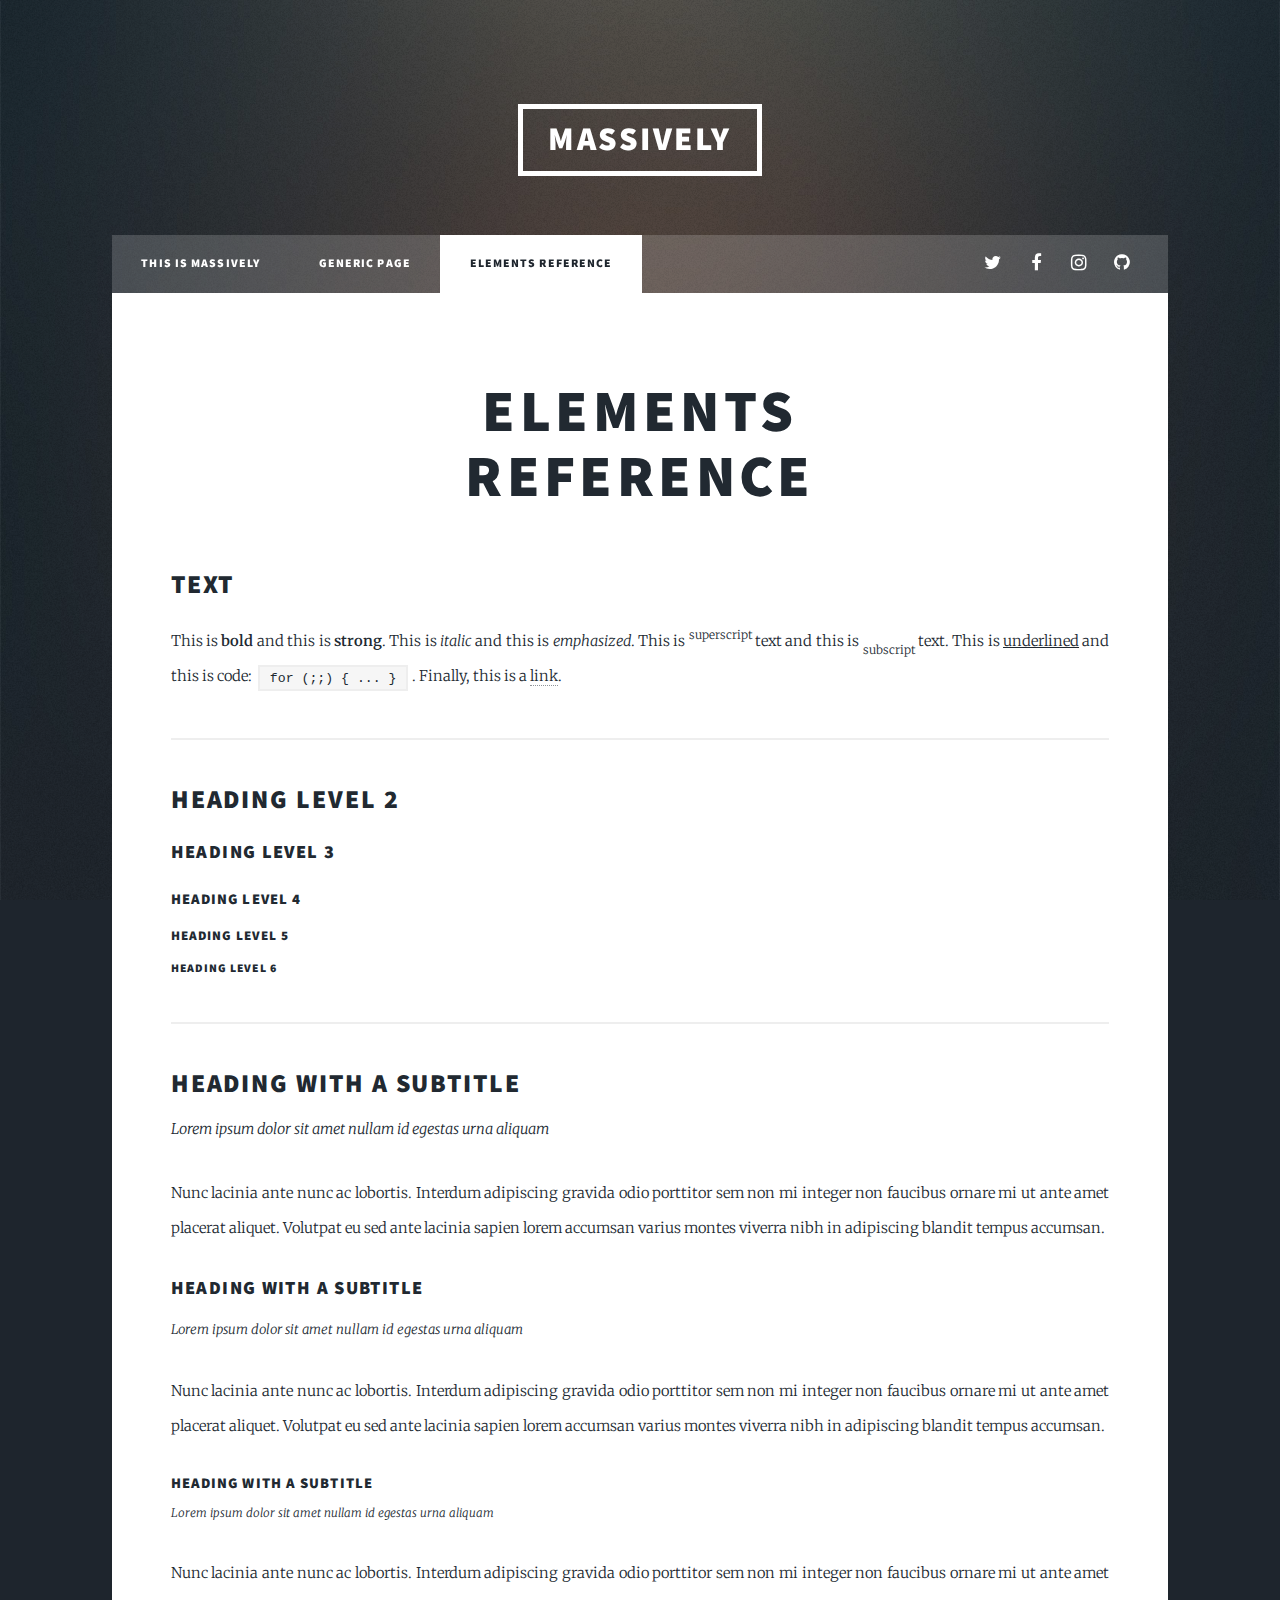
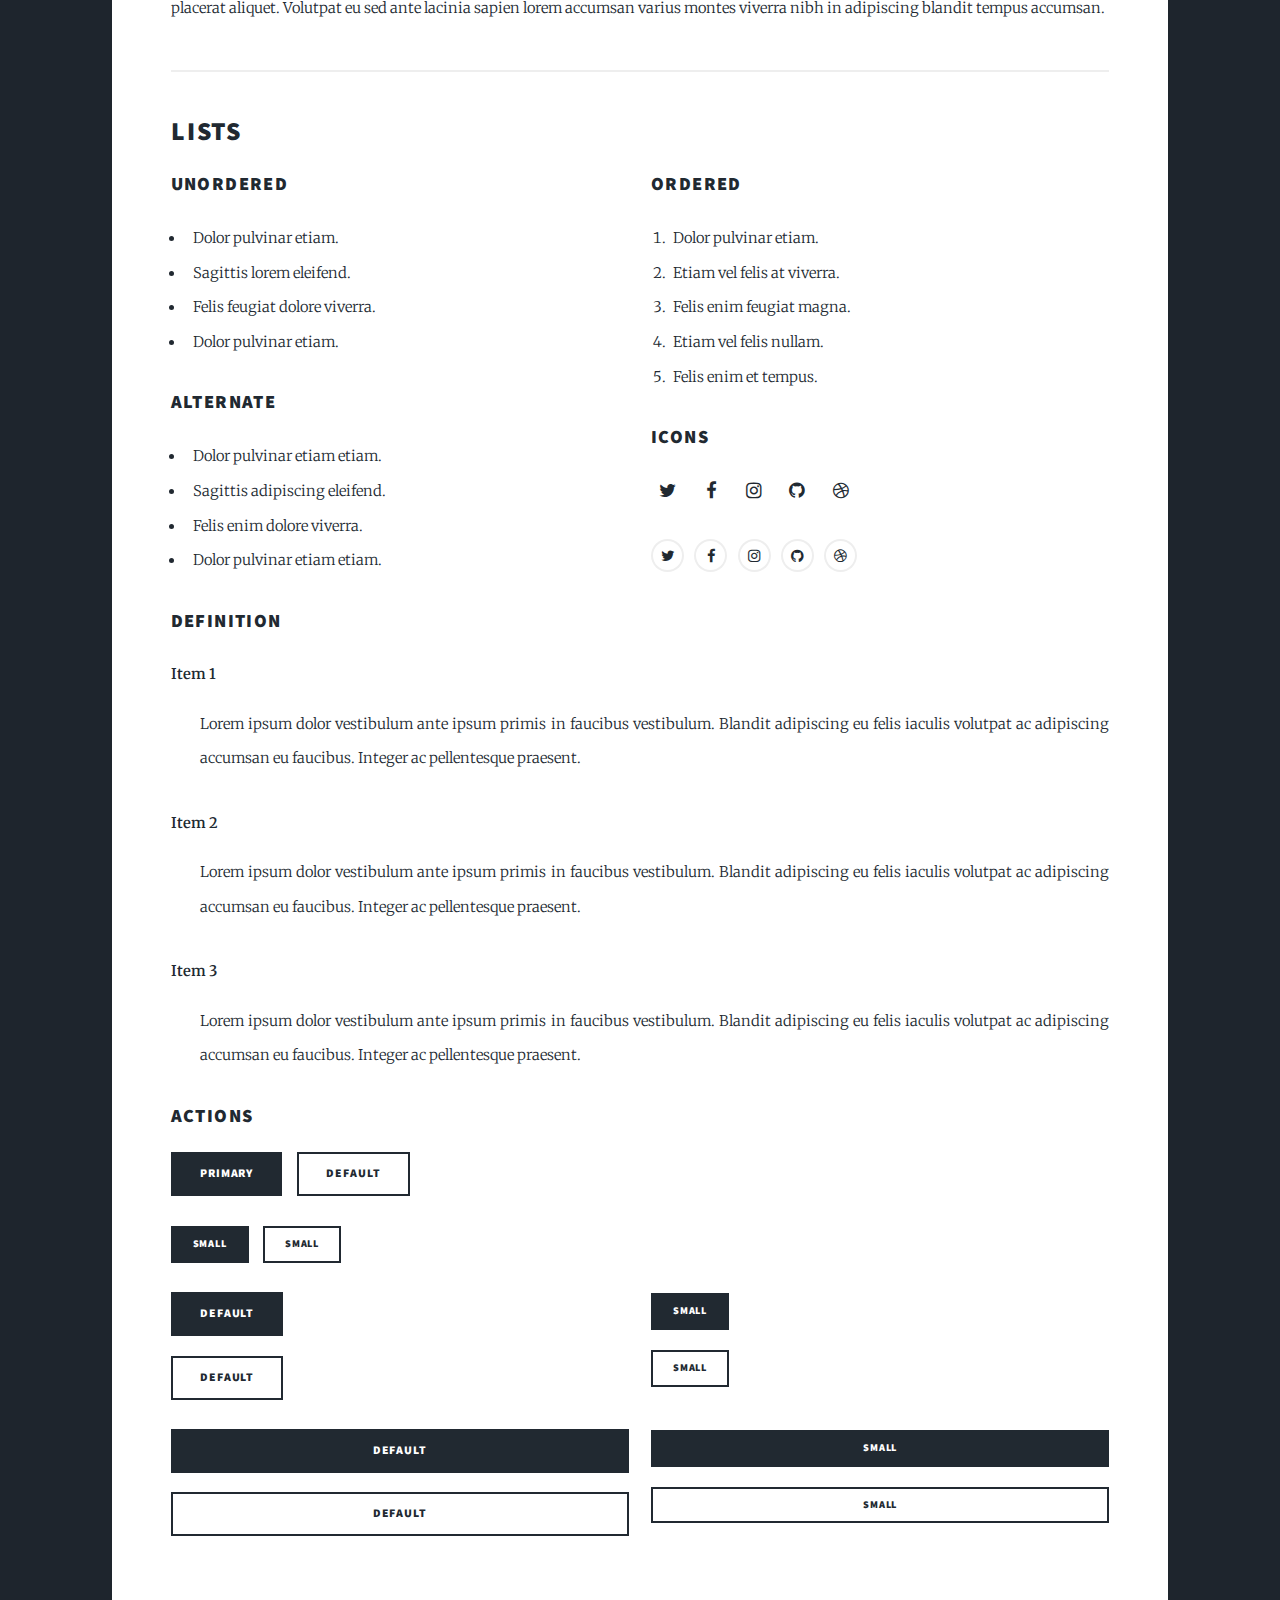
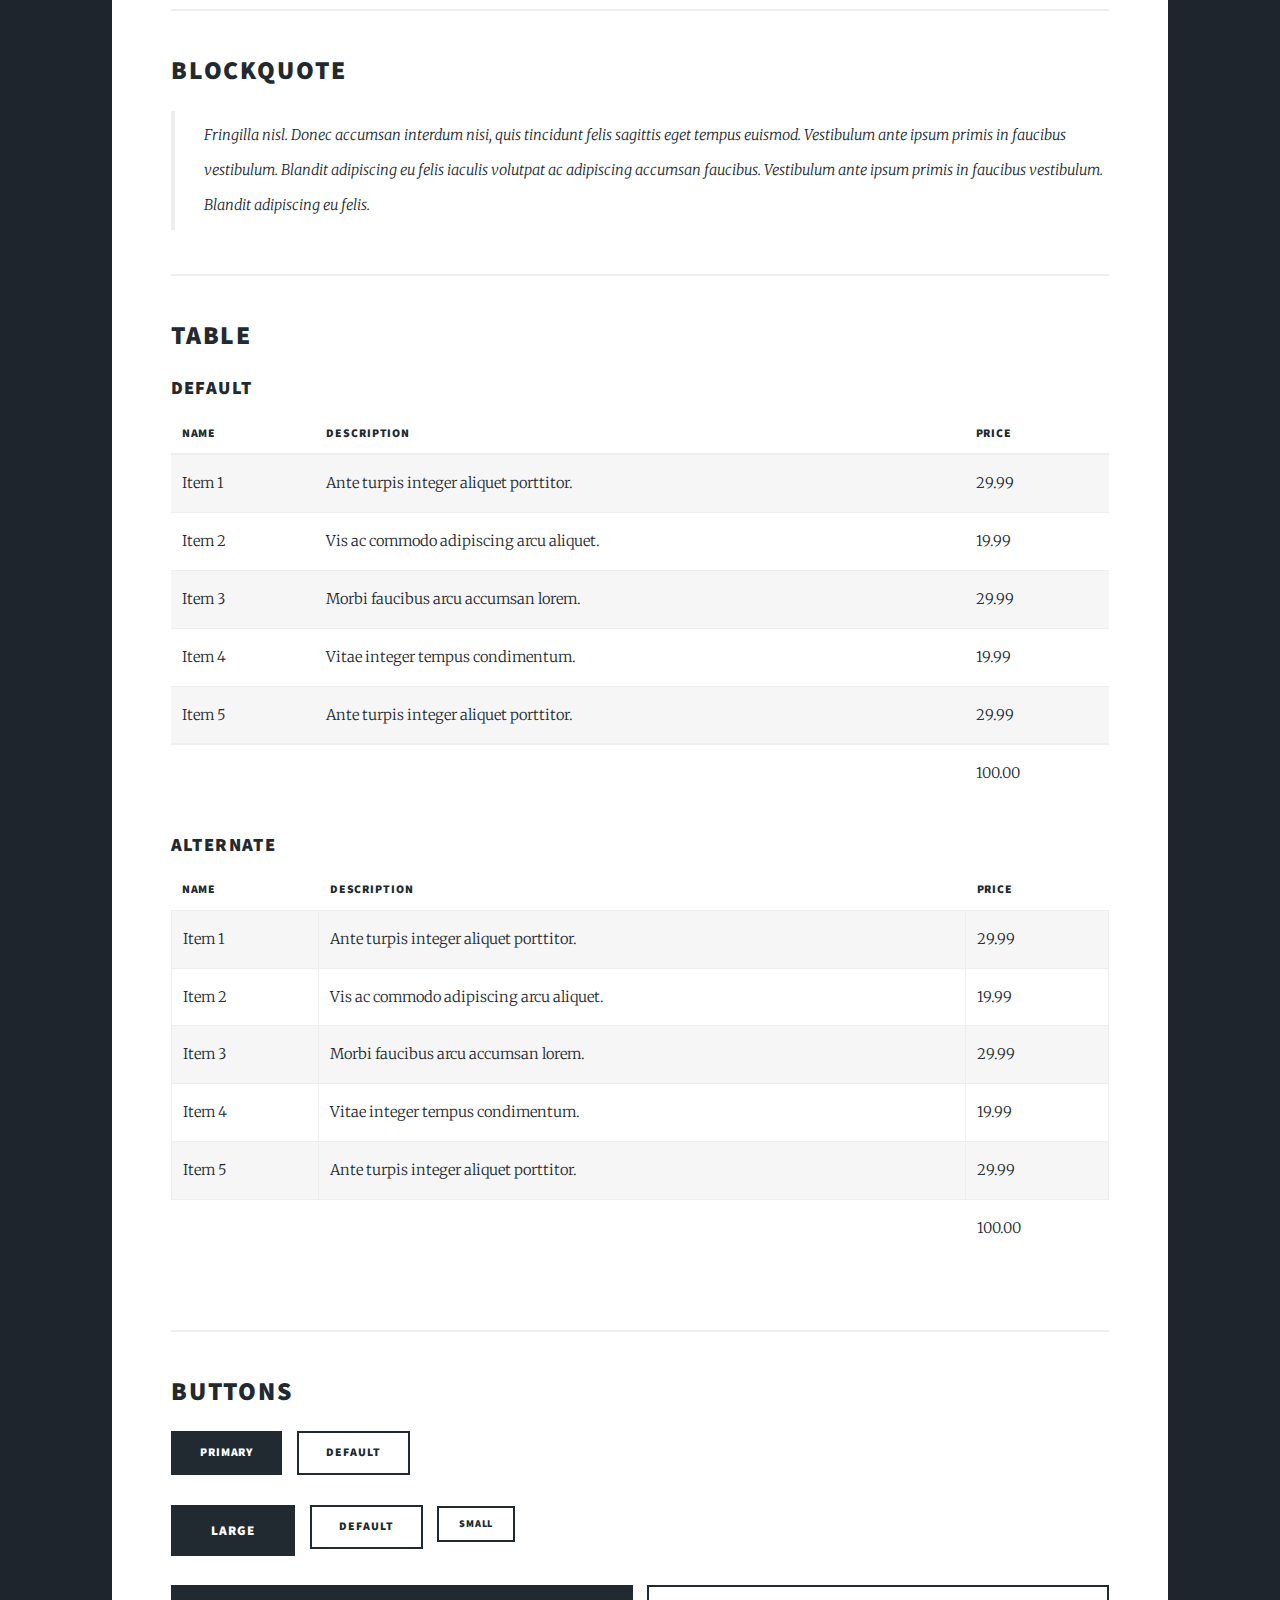
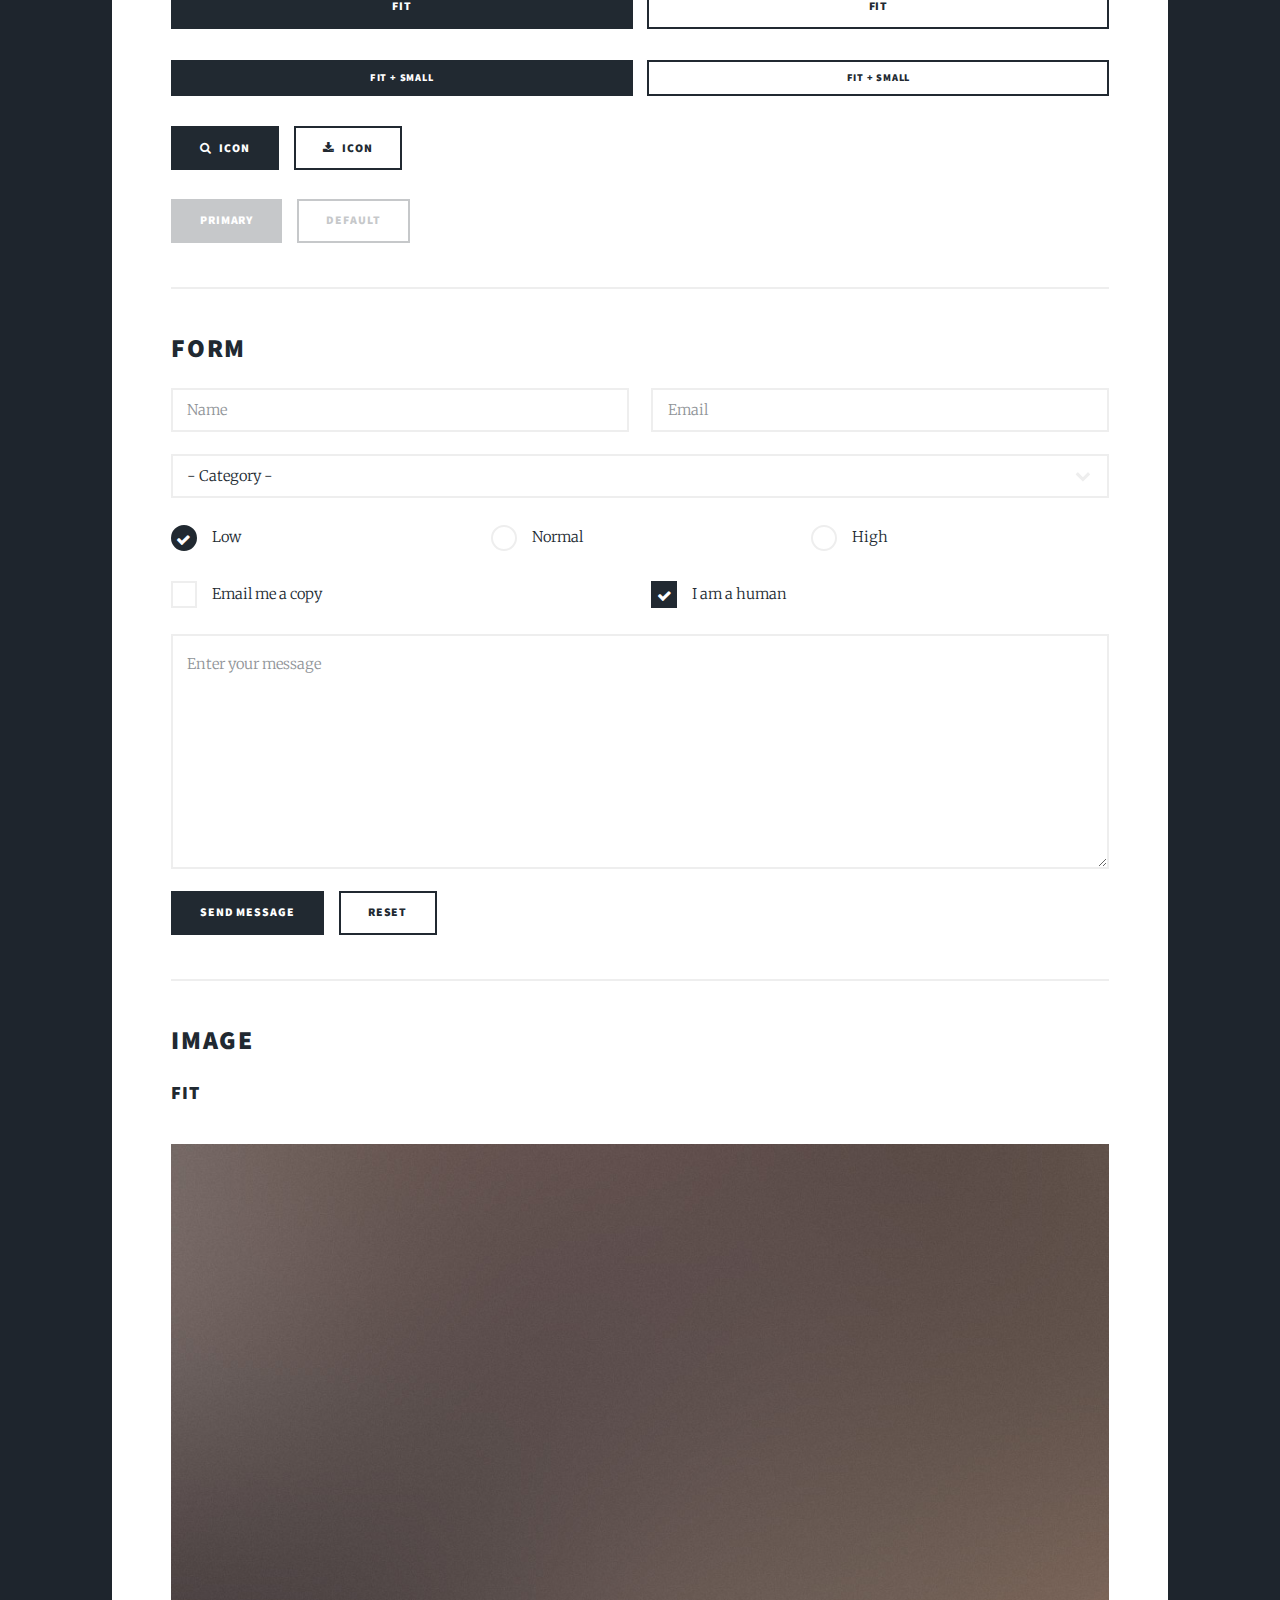
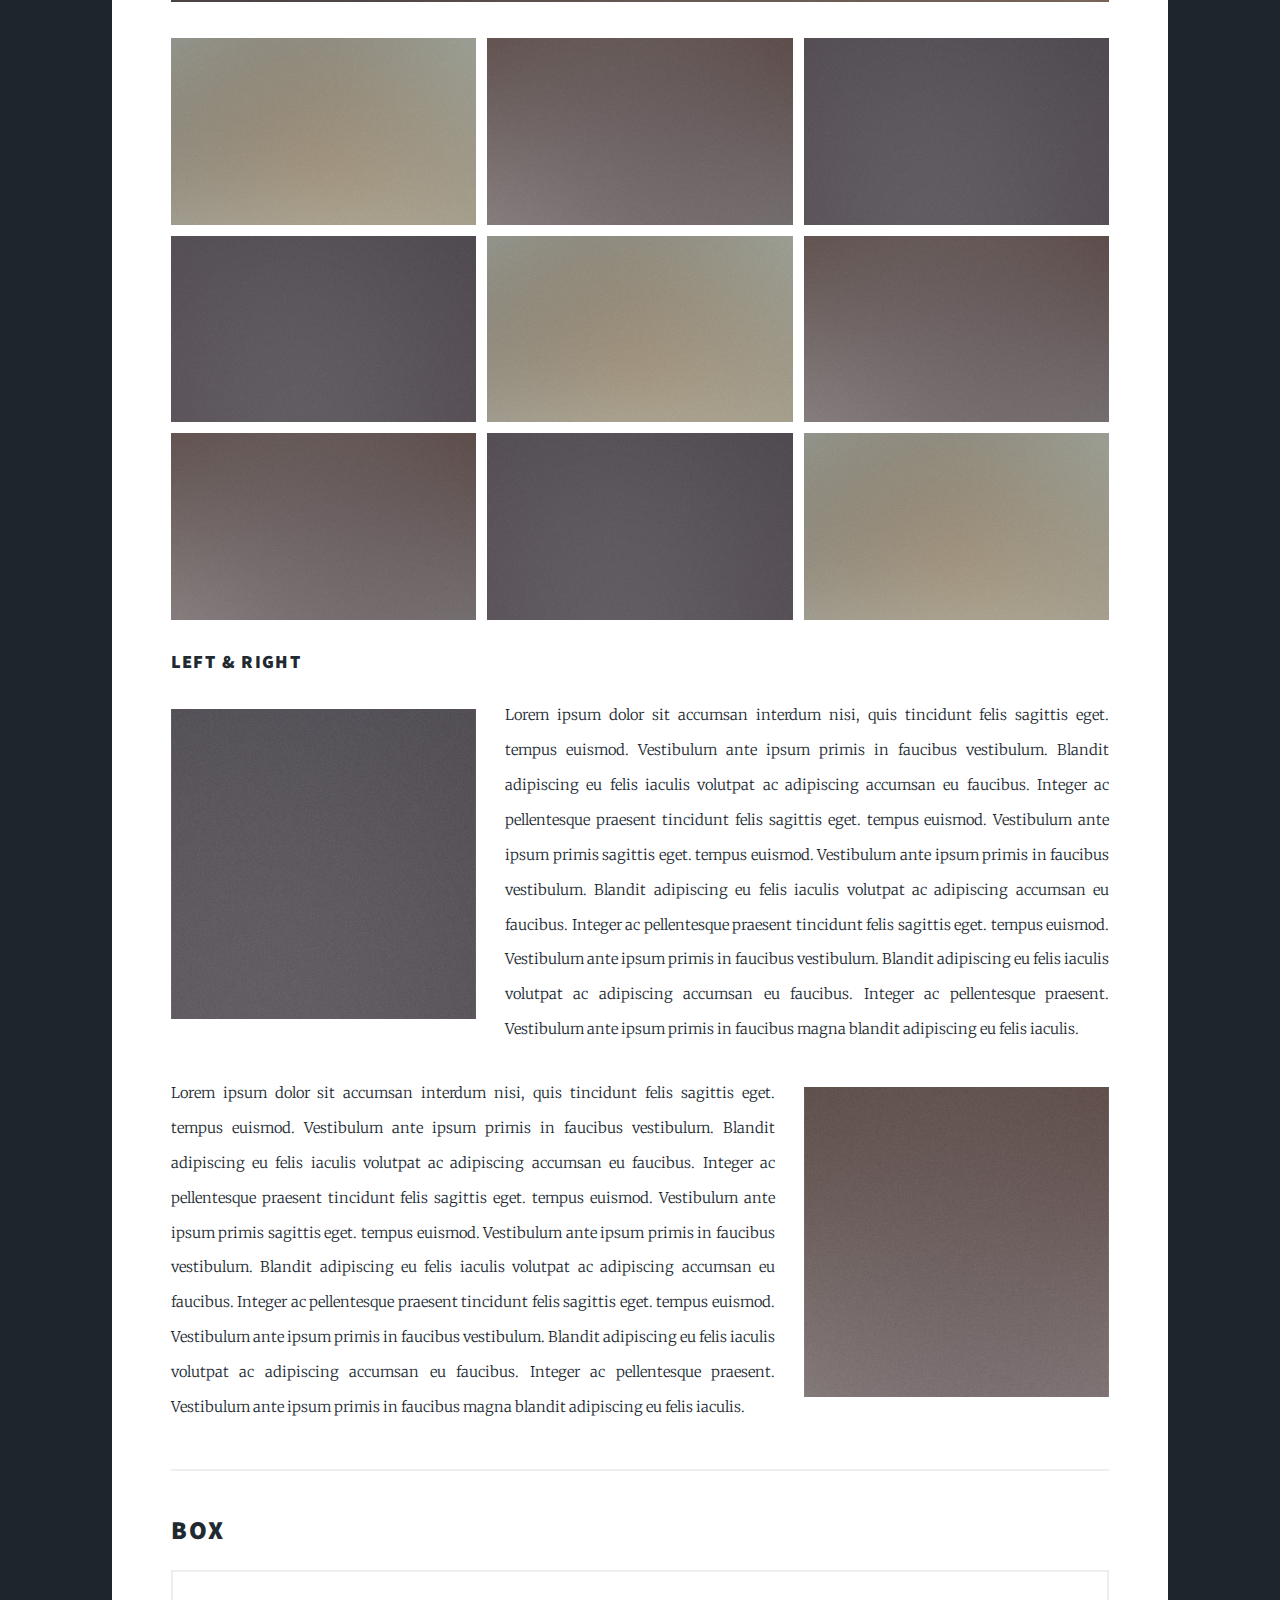
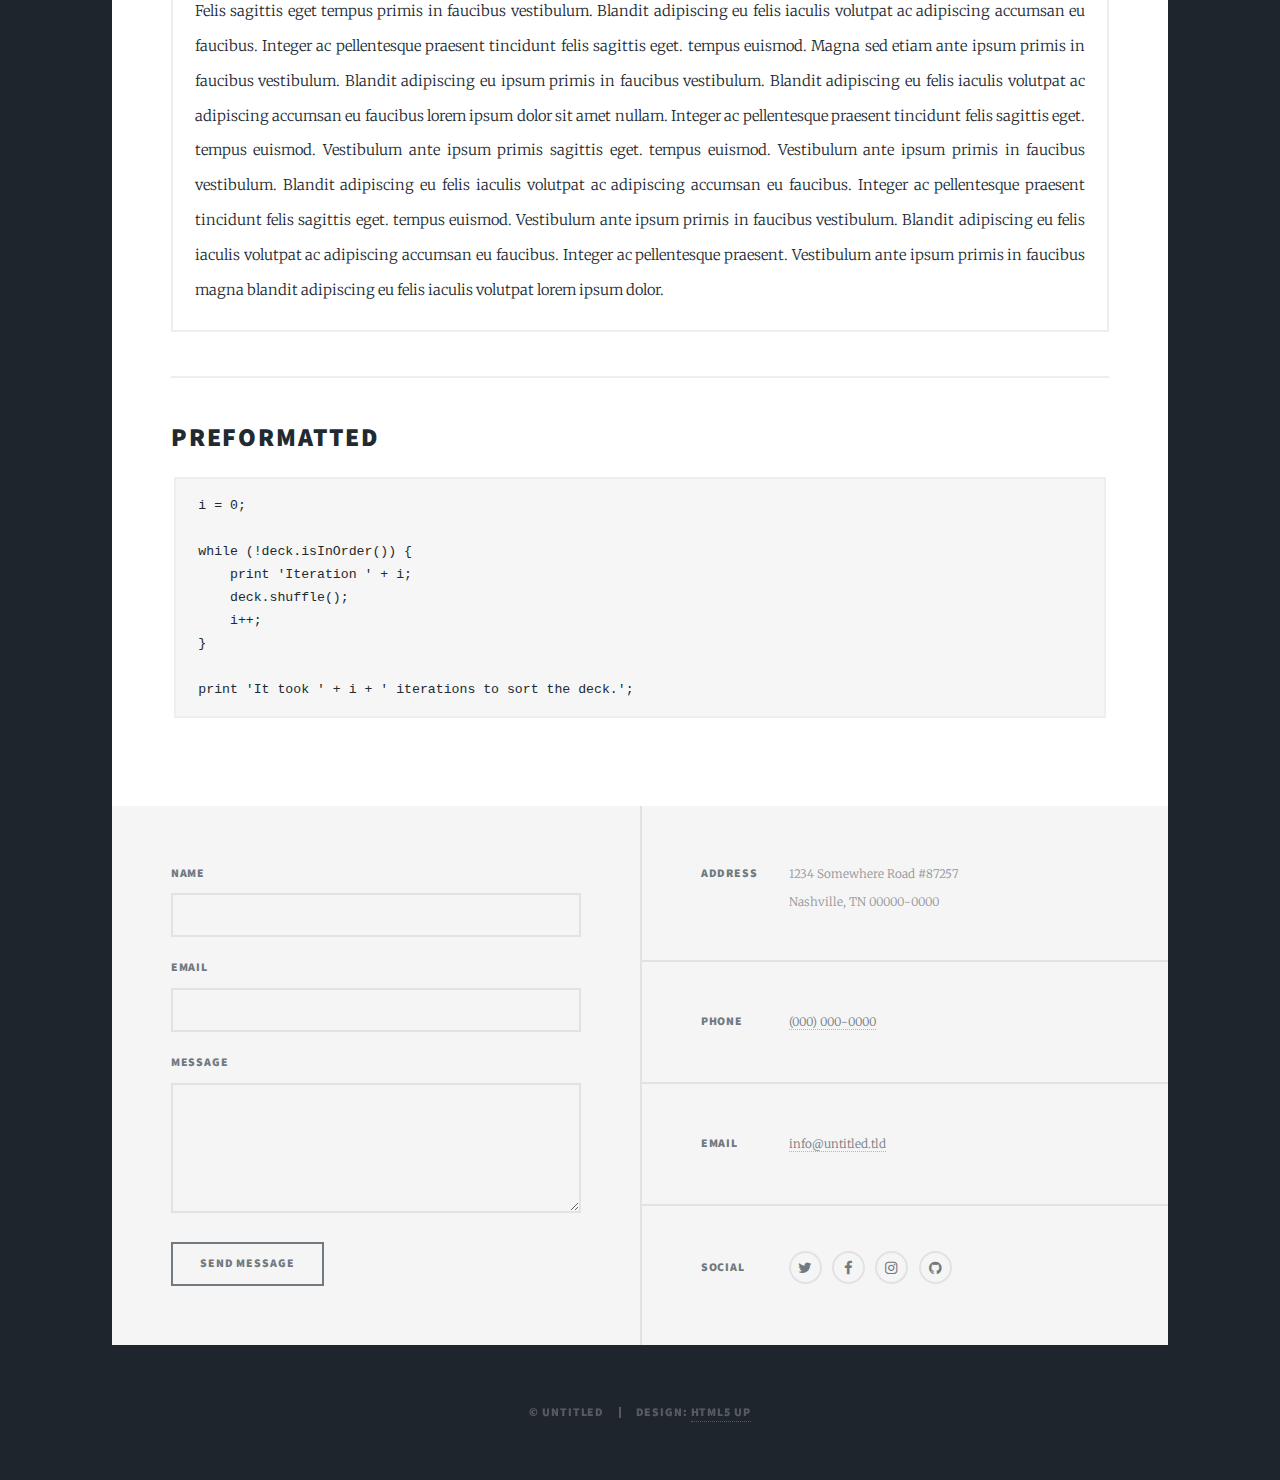
==== html5up-massively/elements.html @ d0be25f2 "fized functionality across all screens" ====
<!DOCTYPE HTML>
<!--
	Massively by HTML5 UP
	html5up.net | @ajlkn
	Free for personal and commercial use under the CCA 3.0 license (html5up.net/license)
-->
<html>
	<head>
		<title>Elements Reference - Massively by HTML5 UP</title>
		<meta charset="utf-8" />
		<meta name="viewport" content="width=device-width, initial-scale=1, user-scalable=no" />
		<link rel="stylesheet" href="assets/css/main.css" />
		<noscript><link rel="stylesheet" href="assets/css/noscript.css" /></noscript>
	</head>
	<body class="is-preload">

		<!-- Wrapper -->
			<div id="wrapper">

				<!-- Header -->
					<header id="header">
						<a href="index.html" class="logo">Massively</a>
					</header>

				<!-- Nav -->
					<nav id="nav">
						<ul class="links">
							<li><a href="index.html">This is Massively</a></li>
							<li><a href="generic.html">Generic Page</a></li>
							<li class="active"><a href="elements.html">Elements Reference</a></li>
						</ul>
						<ul class="icons">
							<li><a href="#" class="icon fa-twitter"><span class="label">Twitter</span></a></li>
							<li><a href="#" class="icon fa-facebook"><span class="label">Facebook</span></a></li>
							<li><a href="#" class="icon fa-instagram"><span class="label">Instagram</span></a></li>
							<li><a href="#" class="icon fa-github"><span class="label">GitHub</span></a></li>
						</ul>
					</nav>

				<!-- Main -->
					<div id="main">

						<!-- Post -->
							<section class="post">
								<header class="major">
									<h1>Elements<br />
									Reference</h1>
								</header>

								<!-- Text stuff -->
									<h2>Text</h2>
									<p>This is <b>bold</b> and this is <strong>strong</strong>. This is <i>italic</i> and this is <em>emphasized</em>.
									This is <sup>superscript</sup> text and this is <sub>subscript</sub> text.
									This is <u>underlined</u> and this is code: <code>for (;;) { ... }</code>.
									Finally, this is a <a href="#">link</a>.</p>
									<hr />
									<h2>Heading Level 2</h2>
									<h3>Heading Level 3</h3>
									<h4>Heading Level 4</h4>
									<h5>Heading Level 5</h5>
									<h6>Heading Level 6</h6>
									<hr />
									<header>
										<h2>Heading with a Subtitle</h2>
										<p>Lorem ipsum dolor sit amet nullam id egestas urna aliquam</p>
									</header>
									<p>Nunc lacinia ante nunc ac lobortis. Interdum adipiscing gravida odio porttitor sem non mi integer non faucibus ornare mi ut ante amet placerat aliquet. Volutpat eu sed ante lacinia sapien lorem accumsan varius montes viverra nibh in adipiscing blandit tempus accumsan.</p>
									<header>
										<h3>Heading with a Subtitle</h3>
										<p>Lorem ipsum dolor sit amet nullam id egestas urna aliquam</p>
									</header>
									<p>Nunc lacinia ante nunc ac lobortis. Interdum adipiscing gravida odio porttitor sem non mi integer non faucibus ornare mi ut ante amet placerat aliquet. Volutpat eu sed ante lacinia sapien lorem accumsan varius montes viverra nibh in adipiscing blandit tempus accumsan.</p>
									<header>
										<h4>Heading with a Subtitle</h4>
										<p>Lorem ipsum dolor sit amet nullam id egestas urna aliquam</p>
									</header>
									<p>Nunc lacinia ante nunc ac lobortis. Interdum adipiscing gravida odio porttitor sem non mi integer non faucibus ornare mi ut ante amet placerat aliquet. Volutpat eu sed ante lacinia sapien lorem accumsan varius montes viverra nibh in adipiscing blandit tempus accumsan.</p>

									<hr />

								<!-- Lists -->
									<h2>Lists</h2>
									<div class="row">
										<div class="col-6 col-12-small">

											<h3>Unordered</h3>
											<ul>
												<li>Dolor pulvinar etiam.</li>
												<li>Sagittis lorem eleifend.</li>
												<li>Felis feugiat dolore viverra.</li>
												<li>Dolor pulvinar etiam.</li>
											</ul>

											<h3>Alternate</h3>
											<ul class="alt">
												<li>Dolor pulvinar etiam etiam.</li>
												<li>Sagittis adipiscing eleifend.</li>
												<li>Felis enim dolore viverra.</li>
												<li>Dolor pulvinar etiam etiam.</li>
											</ul>

										</div>
										<div class="col-6 col-12-small">

											<h3>Ordered</h3>
											<ol>
												<li>Dolor pulvinar etiam.</li>
												<li>Etiam vel felis at viverra.</li>
												<li>Felis enim feugiat magna.</li>
												<li>Etiam vel felis nullam.</li>
												<li>Felis enim et tempus.</li>
											</ol>

											<h3>Icons</h3>
											<ul class="icons">
												<li><a href="#" class="icon fa-twitter"><span class="label">Twitter</span></a></li>
												<li><a href="#" class="icon fa-facebook"><span class="label">Facebook</span></a></li>
												<li><a href="#" class="icon fa-instagram"><span class="label">Instagram</span></a></li>
												<li><a href="#" class="icon fa-github"><span class="label">Github</span></a></li>
												<li><a href="#" class="icon fa-dribbble"><span class="label">Dribbble</span></a></li>
											</ul>
											<ul class="icons alt">
												<li><a href="#" class="icon alt fa-twitter"><span class="label">Twitter</span></a></li>
												<li><a href="#" class="icon alt fa-facebook"><span class="label">Facebook</span></a></li>
												<li><a href="#" class="icon alt fa-instagram"><span class="label">Instagram</span></a></li>
												<li><a href="#" class="icon alt fa-github"><span class="label">Github</span></a></li>
												<li><a href="#" class="icon alt fa-dribbble"><span class="label">Dribbble</span></a></li>
											</ul>

										</div>
									</div>
									<h3>Definition</h3>
									<dl>
										<dt>Item 1</dt>
										<dd>
											<p>Lorem ipsum dolor vestibulum ante ipsum primis in faucibus vestibulum. Blandit adipiscing eu felis iaculis volutpat ac adipiscing accumsan eu faucibus. Integer ac pellentesque praesent.</p>
										</dd>
										<dt>Item 2</dt>
										<dd>
											<p>Lorem ipsum dolor vestibulum ante ipsum primis in faucibus vestibulum. Blandit adipiscing eu felis iaculis volutpat ac adipiscing accumsan eu faucibus. Integer ac pellentesque praesent.</p>
										</dd>
										<dt>Item 3</dt>
										<dd>
											<p>Lorem ipsum dolor vestibulum ante ipsum primis in faucibus vestibulum. Blandit adipiscing eu felis iaculis volutpat ac adipiscing accumsan eu faucibus. Integer ac pellentesque praesent.</p>
										</dd>
									</dl>

									<h3>Actions</h3>
									<ul class="actions">
										<li><a href="#" class="button primary">Primary</a></li>
										<li><a href="#" class="button">Default</a></li>
									</ul>
									<ul class="actions small">
										<li><a href="#" class="button primary small">Small</a></li>
										<li><a href="#" class="button small">Small</a></li>
									</ul>
									<div class="row">
										<div class="col-6 col-12-small">
											<ul class="actions stacked">
												<li><a href="#" class="button primary">Default</a></li>
												<li><a href="#" class="button">Default</a></li>
											</ul>
										</div>
										<div class="col-6 col-12-small">
											<ul class="actions stacked">
												<li><a href="#" class="button primary small">Small</a></li>
												<li><a href="#" class="button small">Small</a></li>
											</ul>
										</div>
									</div>
									<div class="row">
										<div class="col-6 col-12-small">
											<ul class="actions stacked">
												<li><a href="#" class="button primary fit">Default</a></li>
												<li><a href="#" class="button fit">Default</a></li>
											</ul>
										</div>
										<div class="col-6 col-12-small">
											<ul class="actions stacked">
												<li><a href="#" class="button primary small fit">Small</a></li>
												<li><a href="#" class="button small fit">Small</a></li>
											</ul>
										</div>
									</div>

									<hr />

								<!-- Blockquote -->
									<h2>Blockquote</h2>
									<blockquote>Fringilla nisl. Donec accumsan interdum nisi, quis tincidunt felis sagittis eget tempus euismod. Vestibulum ante ipsum primis in faucibus vestibulum. Blandit adipiscing eu felis iaculis volutpat ac adipiscing accumsan faucibus. Vestibulum ante ipsum primis in faucibus vestibulum. Blandit adipiscing eu felis.</blockquote>

									<hr />

								<!-- Table -->
									<h2>Table</h2>

									<h3>Default</h3>
									<div class="table-wrapper">
										<table>
											<thead>
												<tr>
													<th>Name</th>
													<th>Description</th>
													<th>Price</th>
												</tr>
											</thead>
											<tbody>
												<tr>
													<td>Item 1</td>
													<td>Ante turpis integer aliquet porttitor.</td>
													<td>29.99</td>
												</tr>
												<tr>
													<td>Item 2</td>
													<td>Vis ac commodo adipiscing arcu aliquet.</td>
													<td>19.99</td>
												</tr>
												<tr>
													<td>Item 3</td>
													<td> Morbi faucibus arcu accumsan lorem.</td>
													<td>29.99</td>
												</tr>
												<tr>
													<td>Item 4</td>
													<td>Vitae integer tempus condimentum.</td>
													<td>19.99</td>
												</tr>
												<tr>
													<td>Item 5</td>
													<td>Ante turpis integer aliquet porttitor.</td>
													<td>29.99</td>
												</tr>
											</tbody>
											<tfoot>
												<tr>
													<td colspan="2"></td>
													<td>100.00</td>
												</tr>
											</tfoot>
										</table>
									</div>

									<h3>Alternate</h3>
									<div class="table-wrapper">
										<table class="alt">
											<thead>
												<tr>
													<th>Name</th>
													<th>Description</th>
													<th>Price</th>
												</tr>
											</thead>
											<tbody>
												<tr>
													<td>Item 1</td>
													<td>Ante turpis integer aliquet porttitor.</td>
													<td>29.99</td>
												</tr>
												<tr>
													<td>Item 2</td>
													<td>Vis ac commodo adipiscing arcu aliquet.</td>
													<td>19.99</td>
												</tr>
												<tr>
													<td>Item 3</td>
													<td> Morbi faucibus arcu accumsan lorem.</td>
													<td>29.99</td>
												</tr>
												<tr>
													<td>Item 4</td>
													<td>Vitae integer tempus condimentum.</td>
													<td>19.99</td>
												</tr>
												<tr>
													<td>Item 5</td>
													<td>Ante turpis integer aliquet porttitor.</td>
													<td>29.99</td>
												</tr>
											</tbody>
											<tfoot>
												<tr>
													<td colspan="2"></td>
													<td>100.00</td>
												</tr>
											</tfoot>
										</table>
									</div>

									<hr />

								<!-- Buttons -->
									<h2>Buttons</h2>
									<ul class="actions">
										<li><a href="#" class="button primary">Primary</a></li>
										<li><a href="#" class="button">Default</a></li>
									</ul>
									<ul class="actions">
										<li><a href="#" class="button primary large">Large</a></li>
										<li><a href="#" class="button">Default</a></li>
										<li><a href="#" class="button small">Small</a></li>
									</ul>
									<ul class="actions fit">
										<li><a href="#" class="button primary fit">Fit</a></li>
										<li><a href="#" class="button fit">Fit</a></li>
									</ul>
									<ul class="actions fit small">
										<li><a href="#" class="button primary fit small">Fit + Small</a></li>
										<li><a href="#" class="button fit small">Fit + Small</a></li>
									</ul>
									<ul class="actions">
										<li><a href="#" class="button primary icon fa-search">Icon</a></li>
										<li><a href="#" class="button icon fa-download">Icon</a></li>
									</ul>
									<ul class="actions">
										<li><span class="button primary disabled">Primary</span></li>
										<li><span class="button disabled">Default</span></li>
									</ul>

									<hr />

								<!-- Form -->
									<h2>Form</h2>

									<form method="post" action="#">
										<div class="row gtr-uniform">
											<div class="col-6 col-12-xsmall">
												<input type="text" name="demo-name" id="demo-name" value="" placeholder="Name" />
											</div>
											<div class="col-6 col-12-xsmall">
												<input type="email" name="demo-email" id="demo-email" value="" placeholder="Email" />
											</div>
											<!-- Break -->
											<div class="col-12">
												<select name="demo-category" id="demo-category">
													<option value="">- Category -</option>
													<option value="1">Manufacturing</option>
													<option value="1">Shipping</option>
													<option value="1">Administration</option>
													<option value="1">Human Resources</option>
												</select>
											</div>
											<!-- Break -->
											<div class="col-4 col-12-small">
												<input type="radio" id="demo-priority-low" name="demo-priority" checked>
												<label for="demo-priority-low">Low</label>
											</div>
											<div class="col-4 col-12-small">
												<input type="radio" id="demo-priority-normal" name="demo-priority">
												<label for="demo-priority-normal">Normal</label>
											</div>
											<div class="col-4 col-12-small">
												<input type="radio" id="demo-priority-high" name="demo-priority">
												<label for="demo-priority-high">High</label>
											</div>
											<!-- Break -->
											<div class="col-6 col-12-small">
												<input type="checkbox" id="demo-copy" name="demo-copy">
												<label for="demo-copy">Email me a copy</label>
											</div>
											<div class="col-6 col-12-small">
												<input type="checkbox" id="demo-human" name="demo-human" checked>
												<label for="demo-human">I am a human</label>
											</div>
											<!-- Break -->
											<div class="col-12">
												<textarea name="demo-message" id="demo-message" placeholder="Enter your message" rows="6"></textarea>
											</div>
											<!-- Break -->
											<div class="col-12">
												<ul class="actions">
													<li><input type="submit" value="Send Message" class="primary" /></li>
													<li><input type="reset" value="Reset" /></li>
												</ul>
											</div>
										</div>
									</form>

									<hr />

								<!-- Image -->
									<h2>Image</h2>

									<h3>Fit</h3>
									<span class="image fit"><img src="images/pic01.jpg" alt="" /></span>
									<div class="box alt">
										<div class="row gtr-50 gtr-uniform">
											<div class="col-4"><span class="image fit"><img src="images/pic02.jpg" alt="" /></span></div>
											<div class="col-4"><span class="image fit"><img src="images/pic03.jpg" alt="" /></span></div>
											<div class="col-4"><span class="image fit"><img src="images/pic04.jpg" alt="" /></span></div>
											<!-- Break -->
											<div class="col-4"><span class="image fit"><img src="images/pic04.jpg" alt="" /></span></div>
											<div class="col-4"><span class="image fit"><img src="images/pic02.jpg" alt="" /></span></div>
											<div class="col-4"><span class="image fit"><img src="images/pic03.jpg" alt="" /></span></div>
											<!-- Break -->
											<div class="col-4"><span class="image fit"><img src="images/pic03.jpg" alt="" /></span></div>
											<div class="col-4"><span class="image fit"><img src="images/pic04.jpg" alt="" /></span></div>
											<div class="col-4"><span class="image fit"><img src="images/pic02.jpg" alt="" /></span></div>
										</div>
									</div>

									<h3>Left &amp; Right</h3>
									<p><span class="image left"><img src="images/pic08.jpg" alt="" /></span>Lorem ipsum dolor sit accumsan interdum nisi, quis tincidunt felis sagittis eget. tempus euismod. Vestibulum ante ipsum primis in faucibus vestibulum. Blandit adipiscing eu felis iaculis volutpat ac adipiscing accumsan eu faucibus. Integer ac pellentesque praesent tincidunt felis sagittis eget. tempus euismod. Vestibulum ante ipsum primis sagittis eget. tempus euismod. Vestibulum ante ipsum primis in faucibus vestibulum. Blandit adipiscing eu felis iaculis volutpat ac adipiscing accumsan eu faucibus. Integer ac pellentesque praesent tincidunt felis sagittis eget. tempus euismod. Vestibulum ante ipsum primis in faucibus vestibulum. Blandit adipiscing eu felis iaculis volutpat ac adipiscing accumsan eu faucibus. Integer ac pellentesque praesent. Vestibulum ante ipsum primis in faucibus magna blandit adipiscing eu felis iaculis.</p>
									<p><span class="image right"><img src="images/pic09.jpg" alt="" /></span>Lorem ipsum dolor sit accumsan interdum nisi, quis tincidunt felis sagittis eget. tempus euismod. Vestibulum ante ipsum primis in faucibus vestibulum. Blandit adipiscing eu felis iaculis volutpat ac adipiscing accumsan eu faucibus. Integer ac pellentesque praesent tincidunt felis sagittis eget. tempus euismod. Vestibulum ante ipsum primis sagittis eget. tempus euismod. Vestibulum ante ipsum primis in faucibus vestibulum. Blandit adipiscing eu felis iaculis volutpat ac adipiscing accumsan eu faucibus. Integer ac pellentesque praesent tincidunt felis sagittis eget. tempus euismod. Vestibulum ante ipsum primis in faucibus vestibulum. Blandit adipiscing eu felis iaculis volutpat ac adipiscing accumsan eu faucibus. Integer ac pellentesque praesent. Vestibulum ante ipsum primis in faucibus magna blandit adipiscing eu felis iaculis.</p>

									<hr />

								<!-- Box -->
									<h2>Box</h2>
									<div class="box">
										<p>Felis sagittis eget tempus primis in faucibus vestibulum. Blandit adipiscing eu felis iaculis volutpat ac adipiscing accumsan eu faucibus. Integer ac pellentesque praesent tincidunt felis sagittis eget. tempus euismod. Magna sed etiam ante ipsum primis in faucibus vestibulum. Blandit adipiscing eu ipsum primis in faucibus vestibulum. Blandit adipiscing eu felis iaculis volutpat ac adipiscing accumsan eu faucibus lorem ipsum dolor sit amet nullam. Integer ac pellentesque praesent tincidunt felis sagittis eget. tempus euismod. Vestibulum ante ipsum primis sagittis eget. tempus euismod. Vestibulum ante ipsum primis in faucibus vestibulum. Blandit adipiscing eu felis iaculis volutpat ac adipiscing accumsan eu faucibus. Integer ac pellentesque praesent tincidunt felis sagittis eget. tempus euismod. Vestibulum ante ipsum primis in faucibus vestibulum. Blandit adipiscing eu felis iaculis volutpat ac adipiscing accumsan eu faucibus. Integer ac pellentesque praesent. Vestibulum ante ipsum primis in faucibus magna blandit adipiscing eu felis iaculis volutpat lorem ipsum dolor.</p>
									</div>

									<hr />

								<!-- Preformatted Code -->
									<h2>Preformatted</h2>
									<pre><code>i = 0;

while (!deck.isInOrder()) {
    print 'Iteration ' + i;
    deck.shuffle();
    i++;
}

print 'It took ' + i + ' iterations to sort the deck.';
</code></pre>

							</section>

					</div>

				<!-- Footer -->
					<footer id="footer">
						<section>
							<form method="post" action="#">
								<div class="fields">
									<div class="field">
										<label for="name">Name</label>
										<input type="text" name="name" id="name" />
									</div>
									<div class="field">
										<label for="email">Email</label>
										<input type="text" name="email" id="email" />
									</div>
									<div class="field">
										<label for="message">Message</label>
										<textarea name="message" id="message" rows="3"></textarea>
									</div>
								</div>
								<ul class="actions">
									<li><input type="submit" value="Send Message" /></li>
								</ul>
							</form>
						</section>
						<section class="split contact">
							<section class="alt">
								<h3>Address</h3>
								<p>1234 Somewhere Road #87257<br />
								Nashville, TN 00000-0000</p>
							</section>
							<section>
								<h3>Phone</h3>
								<p><a href="#">(000) 000-0000</a></p>
							</section>
							<section>
								<h3>Email</h3>
								<p><a href="#">info@untitled.tld</a></p>
							</section>
							<section>
								<h3>Social</h3>
								<ul class="icons alt">
									<li><a href="#" class="icon alt fa-twitter"><span class="label">Twitter</span></a></li>
									<li><a href="#" class="icon alt fa-facebook"><span class="label">Facebook</span></a></li>
									<li><a href="#" class="icon alt fa-instagram"><span class="label">Instagram</span></a></li>
									<li><a href="#" class="icon alt fa-github"><span class="label">GitHub</span></a></li>
								</ul>
							</section>
						</section>
					</footer>

				<!-- Copyright -->
					<div id="copyright">
						<ul><li>&copy; Untitled</li><li>Design: <a href="https://html5up.net">HTML5 UP</a></li></ul>
					</div>

			</div>

		<!-- Scripts -->
			<script src="assets/js/jquery.min.js"></script>
			<script src="assets/js/jquery.scrollex.min.js"></script>
			<script src="assets/js/jquery.scrolly.min.js"></script>
			<script src="assets/js/browser.min.js"></script>
			<script src="assets/js/breakpoints.min.js"></script>
			<script src="assets/js/util.js"></script>
			<script src="assets/js/main.js"></script>

	</body>
</html>
---- html5up-massively/assets/css/main.css ----
@import url(font-awesome.min.css);
@import url("https://fonts.googleapis.com/css?family=Merriweather:300,700,300italic,700italic|Source+Sans+Pro:900");

/*
	Massively by HTML5 UP
	html5up.net | @ajlkn
	Free for personal and commercial use under the CCA 3.0 license (html5up.net/license)
*/

html, body, div, span, applet, object,
iframe, h1, h2, h3, h4, h5, h6, p, blockquote,
pre, a, abbr, acronym, address, big, cite,
code, del, dfn, em, img, ins, kbd, q, s, samp,
small, strike, strong, sub, sup, tt, var, b,
u, i, center, dl, dt, dd, ol, ul, li, fieldset,
form, label, legend, table, caption, tbody,
tfoot, thead, tr, th, td, article, aside,
canvas, details, embed, figure, figcaption,
footer, header, hgroup, menu, nav, output, ruby,
section, summary, time, mark, audio, video {
	margin: 0;
	padding: 0;
	border: 0;
	font-size: 100%;
	font: inherit;
	vertical-align: baseline;}

article, aside, details, figcaption, figure,
footer, header, hgroup, menu, nav, section {
	display: block;}

body {
	line-height: 1;
}

ol, ul {
	list-style: none;
}

blockquote, q {
	quotes: none;
}

	blockquote:before, blockquote:after, q:before, q:after {
		content: '';
		content: none;
	}

table {
	border-collapse: collapse;
	border-spacing: 0;
}

body {
	-webkit-text-size-adjust: none;
}

mark {
	background-color: transparent;
	color: inherit;
}

input::-moz-focus-inner {
	border: 0;
	padding: 0;
}

input, select, textarea {
	-moz-appearance: none;
	-webkit-appearance: none;
	-ms-appearance: none;
	appearance: none;
}

/* Basic */

	@-ms-viewport {
		width: device-width;
	}

	body {
		-ms-overflow-style: scrollbar;
	}

	@media screen and (max-width: 480px) {

		html, body {
			min-width: 320px;
		}

	}

	html {
		box-sizing: border-box;
	}

	*, *:before, *:after {
		box-sizing: inherit;
	}

	body {
		background-color: #1e252d;
	}

		body.is-preload *, body.is-preload *:before, body.is-preload *:after {
			-moz-animation: none !important;
			-webkit-animation: none !important;
			-ms-animation: none !important;
			animation: none !important;
			-moz-transition: none !important;
			-webkit-transition: none !important;
			-ms-transition: none !important;
			transition: none !important;
		}

/* Type */

	html {
		font-size: 16pt;
	}

		@media screen and (max-width: 1680px) {

			html {
				font-size: 12pt;
			}

		}

		@media screen and (max-width: 1280px) {

			html {
				font-size: 11pt;
			}

		}

		@media screen and (max-width: 360px) {

			html {
				font-size: 10pt;
			}

		}

	body {
		color: #212931;
	}

	body, input, select, textarea {
		font-family: "Merriweather", Georgia, serif;
		font-weight: 300;
		font-size: 1rem;
		line-height: 2.375;
	}

	a {
		-moz-transition: color 0.2s ease-in-out, background-color 0.2s ease-in-out, border-color 0.2s ease-in-out, box-shadow 0.2s ease-in-out;
		-webkit-transition: color 0.2s ease-in-out, background-color 0.2s ease-in-out, border-color 0.2s ease-in-out, box-shadow 0.2s ease-in-out;
		-ms-transition: color 0.2s ease-in-out, background-color 0.2s ease-in-out, border-color 0.2s ease-in-out, box-shadow 0.2s ease-in-out;
		transition: color 0.2s ease-in-out, background-color 0.2s ease-in-out, border-color 0.2s ease-in-out, box-shadow 0.2s ease-in-out;
		border-bottom: dotted 1px;
		text-decoration: none;
	}

		a:hover {
			border-bottom-color: transparent;
		}

	strong, b {
		font-weight: 600;
	}

	em, i {
		font-style: italic;
	}

	p {
		text-align: justify;
		margin: 0 0 2rem 0;
	}

	h1, h2, h3, h4, h5, h6 {
		font-family: "Source Sans Pro", Helvetica, sans-serif;
		font-weight: 900;
		line-height: 1.5;
		letter-spacing: 0.075em;
		text-transform: uppercase;
		margin: 0 0 1rem 0;
	}

		h1 a, h2 a, h3 a, h4 a, h5 a, h6 a {
			border-bottom: 0;
			color: inherit;
			text-decoration: none;
		}

	h1 {
		font-size: 4rem;
		line-height: 1.1;
		margin: 0 0 2rem 0;
	}

	h2 {
		font-size: 1.75rem;
		line-height: 1.3;
		margin: 0 0 1.5rem 0;
	}

	h3 {
		font-size: 1.25rem;
		margin: 0 0 1.5rem 0;
	}

	h4 {
		font-size: 1rem;
	}

	h5 {
		font-size: 0.9rem;
	}

	h6 {
		font-size: 0.8rem;
	}

	sub {
		font-size: 0.8rem;
		position: relative;
		top: 0.5rem;
	}

	sup {
		font-size: 0.8rem;
		position: relative;
		top: -0.5rem;
	}

	blockquote {
		border-left: solid 4px;
		font-style: italic;
		margin: 0 0 2rem 0;
		padding: 0.5rem 0 0.5rem 2rem;
	}

	code {
		border: solid 2px;
		font-family: "Courier New", monospace;
		font-size: 0.9rem;
		margin: 0 0.25rem;
		padding: 0.25rem 0.65rem;
	}

	pre {
		-webkit-overflow-scrolling: touch;
		font-family: "Courier New", monospace;
		font-size: 0.9rem;
		margin: 0 0 2rem 0;
	}

		pre code {
			display: block;
			line-height: 1.75;
			padding: 1rem 1.5rem;
			overflow-x: auto;
		}

	hr {
		border: 0;
		border-bottom: solid 2px;
		margin: 3rem 0;
	}

		hr.major {
			margin: 5rem 0;
		}

	.align-left {
		text-align: left;
	}

	.align-center {
		text-align: center;
	}

	.align-right {
		text-align: right;
	}

	input, select, textarea {
		color: #212931;
	}

	a {
		color: #212931;
		border-bottom-color: rgba(33, 41, 49, 0.5);
	}

		a:hover {
			border-bottom-color: transparent;
			color: #18bfef !important;
		}

	strong, b {
		color: #212931;
	}

	h1, h2, h3, h4, h5, h6 {
		color: #212931;
	}

	blockquote {
		border-left-color: #eeeeee;
	}

	code {
		background: rgba(220, 220, 220, 0.25);
		border-color: #eeeeee;
	}

	hr {
		border-bottom-color: #eeeeee;
	}

/* Row */

	.row {
		display: flex;
		flex-wrap: wrap;
		box-sizing: border-box;
		align-items: stretch;
	}

		.row > * {
			box-sizing: border-box;
		}

		.row.gtr-uniform > * > :last-child {
			margin-bottom: 0;
		}

		.row.aln-left {
			justify-content: flex-start;
		}

		.row.aln-center {
			justify-content: center;
		}

		.row.aln-right {
			justify-content: flex-end;
		}

		.row.aln-top {
			align-items: flex-start;
		}

		.row.aln-middle {
			align-items: center;
		}

		.row.aln-bottom {
			align-items: flex-end;
		}

		.row > .imp {
			order: -1;
		}

		.row > .col-1 {
			width: 8.3333333333%;
		}

		.row > .off-1 {
			margin-left: 8.3333333333%;
		}

		.row > .col-2 {
			width: 16.6666666667%;
		}

		.row > .off-2 {
			margin-left: 16.6666666667%;
		}

		.row > .col-3 {
			width: 25%;
		}

		.row > .off-3 {
			margin-left: 25%;
		}

		.row > .col-4 {
			width: 33.3333333333%;
		}

		.row > .off-4 {
			margin-left: 33.3333333333%;
		}

		.row > .col-5 {
			width: 41.6666666667%;
		}

		.row > .off-5 {
			margin-left: 41.6666666667%;
		}

		.row > .col-6 {
			width: 50%;
		}

		.row > .off-6 {
			margin-left: 50%;
		}

		.row > .col-7 {
			width: 58.3333333333%;
		}

		.row > .off-7 {
			margin-left: 58.3333333333%;
		}

		.row > .col-8 {
			width: 66.6666666667%;
		}

		.row > .off-8 {
			margin-left: 66.6666666667%;
		}

		.row > .col-9 {
			width: 75%;
		}

		.row > .off-9 {
			margin-left: 75%;
		}

		.row > .col-10 {
			width: 83.3333333333%;
		}

		.row > .off-10 {
			margin-left: 83.3333333333%;
		}

		.row > .col-11 {
			width: 91.6666666667%;
		}

		.row > .off-11 {
			margin-left: 91.6666666667%;
		}

		.row > .col-12 {
			width: 100%;
		}

		.row > .off-12 {
			margin-left: 100%;
		}

		.row.gtr-0 {
			margin-top: 0;
			margin-left: 0rem;
		}

			.row.gtr-0 > * {
				padding: 0 0 0 0rem;
			}

			.row.gtr-0.gtr-uniform {
				margin-top: 0rem;
			}

				.row.gtr-0.gtr-uniform > * {
					padding-top: 0rem;
				}

		.row.gtr-25 {
			margin-top: 0;
			margin-left: -0.375rem;
		}

			.row.gtr-25 > * {
				padding: 0 0 0 0.375rem;
			}

			.row.gtr-25.gtr-uniform {
				margin-top: -0.375rem;
			}

				.row.gtr-25.gtr-uniform > * {
					padding-top: 0.375rem;
				}

		.row.gtr-50 {
			margin-top: 0;
			margin-left: -0.75rem;
		}

			.row.gtr-50 > * {
				padding: 0 0 0 0.75rem;
			}

			.row.gtr-50.gtr-uniform {
				margin-top: -0.75rem;
			}

				.row.gtr-50.gtr-uniform > * {
					padding-top: 0.75rem;
				}

		.row {
			margin-top: 0;
			margin-left: -1.5rem;
		}

			.row > * {
				padding: 0 0 0 1.5rem;
			}

			.row.gtr-uniform {
				margin-top: -1.5rem;
			}

				.row.gtr-uniform > * {
					padding-top: 1.5rem;
				}

		.row.gtr-150 {
			margin-top: 0;
			margin-left: -2.25rem;
		}

			.row.gtr-150 > * {
				padding: 0 0 0 2.25rem;
			}

			.row.gtr-150.gtr-uniform {
				margin-top: -2.25rem;
			}

				.row.gtr-150.gtr-uniform > * {
					padding-top: 2.25rem;
				}

		.row.gtr-200 {
			margin-top: 0;
			margin-left: -3rem;
		}

			.row.gtr-200 > * {
				padding: 0 0 0 3rem;
			}

			.row.gtr-200.gtr-uniform {
				margin-top: -3rem;
			}

				.row.gtr-200.gtr-uniform > * {
					padding-top: 3rem;
				}

		@media screen and (max-width: 1680px) {

			.row {
				display: flex;
				flex-wrap: wrap;
				box-sizing: border-box;
				align-items: stretch;
			}

				.row > * {
					box-sizing: border-box;
				}

				.row.gtr-uniform > * > :last-child {
					margin-bottom: 0;
				}

				.row.aln-left {
					justify-content: flex-start;
				}

				.row.aln-center {
					justify-content: center;
				}

				.row.aln-right {
					justify-content: flex-end;
				}

				.row.aln-top {
					align-items: flex-start;
				}

				.row.aln-middle {
					align-items: center;
				}

				.row.aln-bottom {
					align-items: flex-end;
				}

				.row > .imp-xlarge {
					order: -1;
				}

				.row > .col-1-xlarge {
					width: 8.3333333333%;
				}

				.row > .off-1-xlarge {
					margin-left: 8.3333333333%;
				}

				.row > .col-2-xlarge {
					width: 16.6666666667%;
				}

				.row > .off-2-xlarge {
					margin-left: 16.6666666667%;
				}

				.row > .col-3-xlarge {
					width: 25%;
				}

				.row > .off-3-xlarge {
					margin-left: 25%;
				}

				.row > .col-4-xlarge {
					width: 33.3333333333%;
				}

				.row > .off-4-xlarge {
					margin-left: 33.3333333333%;
				}

				.row > .col-5-xlarge {
					width: 41.6666666667%;
				}

				.row > .off-5-xlarge {
					margin-left: 41.6666666667%;
				}

				.row > .col-6-xlarge {
					width: 50%;
				}

				.row > .off-6-xlarge {
					margin-left: 50%;
				}

				.row > .col-7-xlarge {
					width: 58.3333333333%;
				}

				.row > .off-7-xlarge {
					margin-left: 58.3333333333%;
				}

				.row > .col-8-xlarge {
					width: 66.6666666667%;
				}

				.row > .off-8-xlarge {
					margin-left: 66.6666666667%;
				}

				.row > .col-9-xlarge {
					width: 75%;
				}

				.row > .off-9-xlarge {
					margin-left: 75%;
				}

				.row > .col-10-xlarge {
					width: 83.3333333333%;
				}

				.row > .off-10-xlarge {
					margin-left: 83.3333333333%;
				}

				.row > .col-11-xlarge {
					width: 91.6666666667%;
				}

				.row > .off-11-xlarge {
					margin-left: 91.6666666667%;
				}

				.row > .col-12-xlarge {
					width: 100%;
				}

				.row > .off-12-xlarge {
					margin-left: 100%;
				}

				.row.gtr-0 {
					margin-top: 0;
					margin-left: 0rem;
				}

					.row.gtr-0 > * {
						padding: 0 0 0 0rem;
					}

					.row.gtr-0.gtr-uniform {
						margin-top: 0rem;
					}

						.row.gtr-0.gtr-uniform > * {
							padding-top: 0rem;
						}

				.row.gtr-25 {
					margin-top: 0;
					margin-left: -0.375rem;
				}

					.row.gtr-25 > * {
						padding: 0 0 0 0.375rem;
					}

					.row.gtr-25.gtr-uniform {
						margin-top: -0.375rem;
					}

						.row.gtr-25.gtr-uniform > * {
							padding-top: 0.375rem;
						}

				.row.gtr-50 {
					margin-top: 0;
					margin-left: -0.75rem;
				}

					.row.gtr-50 > * {
						padding: 0 0 0 0.75rem;
					}

					.row.gtr-50.gtr-uniform {
						margin-top: -0.75rem;
					}

						.row.gtr-50.gtr-uniform > * {
							padding-top: 0.75rem;
						}

				.row {
					margin-top: 0;
					margin-left: -1.5rem;
				}

					.row > * {
						padding: 0 0 0 1.5rem;
					}

					.row.gtr-uniform {
						margin-top: -1.5rem;
					}

						.row.gtr-uniform > * {
							padding-top: 1.5rem;
						}

				.row.gtr-150 {
					margin-top: 0;
					margin-left: -2.25rem;
				}

					.row.gtr-150 > * {
						padding: 0 0 0 2.25rem;
					}

					.row.gtr-150.gtr-uniform {
						margin-top: -2.25rem;
					}

						.row.gtr-150.gtr-uniform > * {
							padding-top: 2.25rem;
						}

				.row.gtr-200 {
					margin-top: 0;
					margin-left: -3rem;
				}

					.row.gtr-200 > * {
						padding: 0 0 0 3rem;
					}

					.row.gtr-200.gtr-uniform {
						margin-top: -3rem;
					}

						.row.gtr-200.gtr-uniform > * {
							padding-top: 3rem;
						}

		}

		@media screen and (max-width: 1280px) {

			.row {
				display: flex;
				flex-wrap: wrap;
				box-sizing: border-box;
				align-items: stretch;
			}

				.row > * {
					box-sizing: border-box;
				}

				.row.gtr-uniform > * > :last-child {
					margin-bottom: 0;
				}

				.row.aln-left {
					justify-content: flex-start;
				}

				.row.aln-center {
					justify-content: center;
				}

				.row.aln-right {
					justify-content: flex-end;
				}

				.row.aln-top {
					align-items: flex-start;
				}

				.row.aln-middle {
					align-items: center;
				}

				.row.aln-bottom {
					align-items: flex-end;
				}

				.row > .imp-large {
					order: -1;
				}

				.row > .col-1-large {
					width: 8.3333333333%;
				}

				.row > .off-1-large {
					margin-left: 8.3333333333%;
				}

				.row > .col-2-large {
					width: 16.6666666667%;
				}

				.row > .off-2-large {
					margin-left: 16.6666666667%;
				}

				.row > .col-3-large {
					width: 25%;
				}

				.row > .off-3-large {
					margin-left: 25%;
				}

				.row > .col-4-large {
					width: 33.3333333333%;
				}

				.row > .off-4-large {
					margin-left: 33.3333333333%;
				}

				.row > .col-5-large {
					width: 41.6666666667%;
				}

				.row > .off-5-large {
					margin-left: 41.6666666667%;
				}

				.row > .col-6-large {
					width: 50%;
				}

				.row > .off-6-large {
					margin-left: 50%;
				}

				.row > .col-7-large {
					width: 58.3333333333%;
				}

				.row > .off-7-large {
					margin-left: 58.3333333333%;
				}

				.row > .col-8-large {
					width: 66.6666666667%;
				}

				.row > .off-8-large {
					margin-left: 66.6666666667%;
				}

				.row > .col-9-large {
					width: 75%;
				}

				.row > .off-9-large {
					margin-left: 75%;
				}

				.row > .col-10-large {
					width: 83.3333333333%;
				}

				.row > .off-10-large {
					margin-left: 83.3333333333%;
				}

				.row > .col-11-large {
					width: 91.6666666667%;
				}

				.row > .off-11-large {
					margin-left: 91.6666666667%;
				}

				.row > .col-12-large {
					width: 100%;
				}

				.row > .off-12-large {
					margin-left: 100%;
				}

				.row.gtr-0 {
					margin-top: 0;
					margin-left: 0rem;
				}

					.row.gtr-0 > * {
						padding: 0 0 0 0rem;
					}

					.row.gtr-0.gtr-uniform {
						margin-top: 0rem;
					}

						.row.gtr-0.gtr-uniform > * {
							padding-top: 0rem;
						}

				.row.gtr-25 {
					margin-top: 0;
					margin-left: -0.375rem;
				}

					.row.gtr-25 > * {
						padding: 0 0 0 0.375rem;
					}

					.row.gtr-25.gtr-uniform {
						margin-top: -0.375rem;
					}

						.row.gtr-25.gtr-uniform > * {
							padding-top: 0.375rem;
						}

				.row.gtr-50 {
					margin-top: 0;
					margin-left: -0.75rem;
				}

					.row.gtr-50 > * {
						padding: 0 0 0 0.75rem;
					}

					.row.gtr-50.gtr-uniform {
						margin-top: -0.75rem;
					}

						.row.gtr-50.gtr-uniform > * {
							padding-top: 0.75rem;
						}

				.row {
					margin-top: 0;
					margin-left: -1.5rem;
				}

					.row > * {
						padding: 0 0 0 1.5rem;
					}

					.row.gtr-uniform {
						margin-top: -1.5rem;
					}

						.row.gtr-uniform > * {
							padding-top: 1.5rem;
						}

				.row.gtr-150 {
					margin-top: 0;
					margin-left: -2.25rem;
				}

					.row.gtr-150 > * {
						padding: 0 0 0 2.25rem;
					}

					.row.gtr-150.gtr-uniform {
						margin-top: -2.25rem;
					}

						.row.gtr-150.gtr-uniform > * {
							padding-top: 2.25rem;
						}

				.row.gtr-200 {
					margin-top: 0;
					margin-left: -3rem;
				}

					.row.gtr-200 > * {
						padding: 0 0 0 3rem;
					}

					.row.gtr-200.gtr-uniform {
						margin-top: -3rem;
					}

						.row.gtr-200.gtr-uniform > * {
							padding-top: 3rem;
						}

		}

		@media screen and (max-width: 980px) {

			.row {
				display: flex;
				flex-wrap: wrap;
				box-sizing: border-box;
				align-items: stretch;
			}

				.row > * {
					box-sizing: border-box;
				}

				.row.gtr-uniform > * > :last-child {
					margin-bottom: 0;
				}

				.row.aln-left {
					justify-content: flex-start;
				}

				.row.aln-center {
					justify-content: center;
				}

				.row.aln-right {
					justify-content: flex-end;
				}

				.row.aln-top {
					align-items: flex-start;
				}

				.row.aln-middle {
					align-items: center;
				}

				.row.aln-bottom {
					align-items: flex-end;
				}

				.row > .imp-medium {
					order: -1;
				}

				.row > .col-1-medium {
					width: 8.3333333333%;
				}

				.row > .off-1-medium {
					margin-left: 8.3333333333%;
				}

				.row > .col-2-medium {
					width: 16.6666666667%;
				}

				.row > .off-2-medium {
					margin-left: 16.6666666667%;
				}

				.row > .col-3-medium {
					width: 25%;
				}

				.row > .off-3-medium {
					margin-left: 25%;
				}

				.row > .col-4-medium {
					width: 33.3333333333%;
				}

				.row > .off-4-medium {
					margin-left: 33.3333333333%;
				}

				.row > .col-5-medium {
					width: 41.6666666667%;
				}

				.row > .off-5-medium {
					margin-left: 41.6666666667%;
				}

				.row > .col-6-medium {
					width: 50%;
				}

				.row > .off-6-medium {
					margin-left: 50%;
				}

				.row > .col-7-medium {
					width: 58.3333333333%;
				}

				.row > .off-7-medium {
					margin-left: 58.3333333333%;
				}

				.row > .col-8-medium {
					width: 66.6666666667%;
				}

				.row > .off-8-medium {
					margin-left: 66.6666666667%;
				}

				.row > .col-9-medium {
					width: 75%;
				}

				.row > .off-9-medium {
					margin-left: 75%;
				}

				.row > .col-10-medium {
					width: 83.3333333333%;
				}

				.row > .off-10-medium {
					margin-left: 83.3333333333%;
				}

				.row > .col-11-medium {
					width: 91.6666666667%;
				}

				.row > .off-11-medium {
					margin-left: 91.6666666667%;
				}

				.row > .col-12-medium {
					width: 100%;
				}

				.row > .off-12-medium {
					margin-left: 100%;
				}

				.row.gtr-0 {
					margin-top: 0;
					margin-left: 0rem;
				}

					.row.gtr-0 > * {
						padding: 0 0 0 0rem;
					}

					.row.gtr-0.gtr-uniform {
						margin-top: 0rem;
					}

						.row.gtr-0.gtr-uniform > * {
							padding-top: 0rem;
						}

				.row.gtr-25 {
					margin-top: 0;
					margin-left: -0.375rem;
				}

					.row.gtr-25 > * {
						padding: 0 0 0 0.375rem;
					}

					.row.gtr-25.gtr-uniform {
						margin-top: -0.375rem;
					}

						.row.gtr-25.gtr-uniform > * {
							padding-top: 0.375rem;
						}

				.row.gtr-50 {
					margin-top: 0;
					margin-left: -0.75rem;
				}

					.row.gtr-50 > * {
						padding: 0 0 0 0.75rem;
					}

					.row.gtr-50.gtr-uniform {
						margin-top: -0.75rem;
					}

						.row.gtr-50.gtr-uniform > * {
							padding-top: 0.75rem;
						}

				.row {
					margin-top: 0;
					margin-left: -1.5rem;
				}

					.row > * {
						padding: 0 0 0 1.5rem;
					}

					.row.gtr-uniform {
						margin-top: -1.5rem;
					}

						.row.gtr-uniform > * {
							padding-top: 1.5rem;
						}

				.row.gtr-150 {
					margin-top: 0;
					margin-left: -2.25rem;
				}

					.row.gtr-150 > * {
						padding: 0 0 0 2.25rem;
					}

					.row.gtr-150.gtr-uniform {
						margin-top: -2.25rem;
					}

						.row.gtr-150.gtr-uniform > * {
							padding-top: 2.25rem;
						}

				.row.gtr-200 {
					margin-top: 0;
					margin-left: -3rem;
				}

					.row.gtr-200 > * {
						padding: 0 0 0 3rem;
					}

					.row.gtr-200.gtr-uniform {
						margin-top: -3rem;
					}

						.row.gtr-200.gtr-uniform > * {
							padding-top: 3rem;
						}

		}

		@media screen and (max-width: 736px) {

			.row {
				display: flex;
				flex-wrap: wrap;
				box-sizing: border-box;
				align-items: stretch;
			}

				.row > * {
					box-sizing: border-box;
				}

				.row.gtr-uniform > * > :last-child {
					margin-bottom: 0;
				}

				.row.aln-left {
					justify-content: flex-start;
				}

				.row.aln-center {
					justify-content: center;
				}

				.row.aln-right {
					justify-content: flex-end;
				}

				.row.aln-top {
					align-items: flex-start;
				}

				.row.aln-middle {
					align-items: center;
				}

				.row.aln-bottom {
					align-items: flex-end;
				}

				.row > .imp-small {
					order: -1;
				}

				.row > .col-1-small {
					width: 8.3333333333%;
				}

				.row > .off-1-small {
					margin-left: 8.3333333333%;
				}

				.row > .col-2-small {
					width: 16.6666666667%;
				}

				.row > .off-2-small {
					margin-left: 16.6666666667%;
				}

				.row > .col-3-small {
					width: 25%;
				}

				.row > .off-3-small {
					margin-left: 25%;
				}

				.row > .col-4-small {
					width: 33.3333333333%;
				}

				.row > .off-4-small {
					margin-left: 33.3333333333%;
				}

				.row > .col-5-small {
					width: 41.6666666667%;
				}

				.row > .off-5-small {
					margin-left: 41.6666666667%;
				}

				.row > .col-6-small {
					width: 50%;
				}

				.row > .off-6-small {
					margin-left: 50%;
				}

				.row > .col-7-small {
					width: 58.3333333333%;
				}

				.row > .off-7-small {
					margin-left: 58.3333333333%;
				}

				.row > .col-8-small {
					width: 66.6666666667%;
				}

				.row > .off-8-small {
					margin-left: 66.6666666667%;
				}

				.row > .col-9-small {
					width: 75%;
				}

				.row > .off-9-small {
					margin-left: 75%;
				}

				.row > .col-10-small {
					width: 83.3333333333%;
				}

				.row > .off-10-small {
					margin-left: 83.3333333333%;
				}

				.row > .col-11-small {
					width: 91.6666666667%;
				}

				.row > .off-11-small {
					margin-left: 91.6666666667%;
				}

				.row > .col-12-small {
					width: 100%;
				}

				.row > .off-12-small {
					margin-left: 100%;
				}

				.row.gtr-0 {
					margin-top: 0;
					margin-left: 0rem;
				}

					.row.gtr-0 > * {
						padding: 0 0 0 0rem;
					}

					.row.gtr-0.gtr-uniform {
						margin-top: 0rem;
					}

						.row.gtr-0.gtr-uniform > * {
							padding-top: 0rem;
						}

				.row.gtr-25 {
					margin-top: 0;
					margin-left: -0.375rem;
				}

					.row.gtr-25 > * {
						padding: 0 0 0 0.375rem;
					}

					.row.gtr-25.gtr-uniform {
						margin-top: -0.375rem;
					}

						.row.gtr-25.gtr-uniform > * {
							padding-top: 0.375rem;
						}

				.row.gtr-50 {
					margin-top: 0;
					margin-left: -0.75rem;
				}

					.row.gtr-50 > * {
						padding: 0 0 0 0.75rem;
					}

					.row.gtr-50.gtr-uniform {
						margin-top: -0.75rem;
					}

						.row.gtr-50.gtr-uniform > * {
							padding-top: 0.75rem;
						}

				.row {
					margin-top: 0;
					margin-left: -1.5rem;
				}

					.row > * {
						padding: 0 0 0 1.5rem;
					}

					.row.gtr-uniform {
						margin-top: -1.5rem;
					}

						.row.gtr-uniform > * {
							padding-top: 1.5rem;
						}

				.row.gtr-150 {
					margin-top: 0;
					margin-left: -2.25rem;
				}

					.row.gtr-150 > * {
						padding: 0 0 0 2.25rem;
					}

					.row.gtr-150.gtr-uniform {
						margin-top: -2.25rem;
					}

						.row.gtr-150.gtr-uniform > * {
							padding-top: 2.25rem;
						}

				.row.gtr-200 {
					margin-top: 0;
					margin-left: -3rem;
				}

					.row.gtr-200 > * {
						padding: 0 0 0 3rem;
					}

					.row.gtr-200.gtr-uniform {
						margin-top: -3rem;
					}

						.row.gtr-200.gtr-uniform > * {
							padding-top: 3rem;
						}

		}

		@media screen and (max-width: 480px) {

			.row {
				display: flex;
				flex-wrap: wrap;
				box-sizing: border-box;
				align-items: stretch;
			}

				.row > * {
					box-sizing: border-box;
				}

				.row.gtr-uniform > * > :last-child {
					margin-bottom: 0;
				}

				.row.aln-left {
					justify-content: flex-start;
				}

				.row.aln-center {
					justify-content: center;
				}

				.row.aln-right {
					justify-content: flex-end;
				}

				.row.aln-top {
					align-items: flex-start;
				}

				.row.aln-middle {
					align-items: center;
				}

				.row.aln-bottom {
					align-items: flex-end;
				}

				.row > .imp-xsmall {
					order: -1;
				}

				.row > .col-1-xsmall {
					width: 8.3333333333%;
				}

				.row > .off-1-xsmall {
					margin-left: 8.3333333333%;
				}

				.row > .col-2-xsmall {
					width: 16.6666666667%;
				}

				.row > .off-2-xsmall {
					margin-left: 16.6666666667%;
				}

				.row > .col-3-xsmall {
					width: 25%;
				}

				.row > .off-3-xsmall {
					margin-left: 25%;
				}

				.row > .col-4-xsmall {
					width: 33.3333333333%;
				}

				.row > .off-4-xsmall {
					margin-left: 33.3333333333%;
				}

				.row > .col-5-xsmall {
					width: 41.6666666667%;
				}

				.row > .off-5-xsmall {
					margin-left: 41.6666666667%;
				}

				.row > .col-6-xsmall {
					width: 50%;
				}

				.row > .off-6-xsmall {
					margin-left: 50%;
				}

				.row > .col-7-xsmall {
					width: 58.3333333333%;
				}

				.row > .off-7-xsmall {
					margin-left: 58.3333333333%;
				}

				.row > .col-8-xsmall {
					width: 66.6666666667%;
				}

				.row > .off-8-xsmall {
					margin-left: 66.6666666667%;
				}

				.row > .col-9-xsmall {
					width: 75%;
				}

				.row > .off-9-xsmall {
					margin-left: 75%;
				}

				.row > .col-10-xsmall {
					width: 83.3333333333%;
				}

				.row > .off-10-xsmall {
					margin-left: 83.3333333333%;
				}

				.row > .col-11-xsmall {
					width: 91.6666666667%;
				}

				.row > .off-11-xsmall {
					margin-left: 91.6666666667%;
				}

				.row > .col-12-xsmall {
					width: 100%;
				}

				.row > .off-12-xsmall {
					margin-left: 100%;
				}

				.row.gtr-0 {
					margin-top: 0;
					margin-left: 0rem;
				}

					.row.gtr-0 > * {
						padding: 0 0 0 0rem;
					}

					.row.gtr-0.gtr-uniform {
						margin-top: 0rem;
					}

						.row.gtr-0.gtr-uniform > * {
							padding-top: 0rem;
						}

				.row.gtr-25 {
					margin-top: 0;
					margin-left: -0.375rem;
				}

					.row.gtr-25 > * {
						padding: 0 0 0 0.375rem;
					}

					.row.gtr-25.gtr-uniform {
						margin-top: -0.375rem;
					}

						.row.gtr-25.gtr-uniform > * {
							padding-top: 0.375rem;
						}

				.row.gtr-50 {
					margin-top: 0;
					margin-left: -0.75rem;
				}

					.row.gtr-50 > * {
						padding: 0 0 0 0.75rem;
					}

					.row.gtr-50.gtr-uniform {
						margin-top: -0.75rem;
					}

						.row.gtr-50.gtr-uniform > * {
							padding-top: 0.75rem;
						}

				.row {
					margin-top: 0;
					margin-left: -1.5rem;
				}

					.row > * {
						padding: 0 0 0 1.5rem;
					}

					.row.gtr-uniform {
						margin-top: -1.5rem;
					}

						.row.gtr-uniform > * {
							padding-top: 1.5rem;
						}

				.row.gtr-150 {
					margin-top: 0;
					margin-left: -2.25rem;
				}

					.row.gtr-150 > * {
						padding: 0 0 0 2.25rem;
					}

					.row.gtr-150.gtr-uniform {
						margin-top: -2.25rem;
					}

						.row.gtr-150.gtr-uniform > * {
							padding-top: 2.25rem;
						}

				.row.gtr-200 {
					margin-top: 0;
					margin-left: -3rem;
				}

					.row.gtr-200 > * {
						padding: 0 0 0 3rem;
					}

					.row.gtr-200.gtr-uniform {
						margin-top: -3rem;
					}

						.row.gtr-200.gtr-uniform > * {
							padding-top: 3rem;
						}

		}

		@media screen and (max-width: 360px) {

			.row {
				display: flex;
				flex-wrap: wrap;
				box-sizing: border-box;
				align-items: stretch;
			}

				.row > * {
					box-sizing: border-box;
				}

				.row.gtr-uniform > * > :last-child {
					margin-bottom: 0;
				}

				.row.aln-left {
					justify-content: flex-start;
				}

				.row.aln-center {
					justify-content: center;
				}

				.row.aln-right {
					justify-content: flex-end;
				}

				.row.aln-top {
					align-items: flex-start;
				}

				.row.aln-middle {
					align-items: center;
				}

				.row.aln-bottom {
					align-items: flex-end;
				}

				.row > .imp-xxsmall {
					order: -1;
				}

				.row > .col-1-xxsmall {
					width: 8.3333333333%;
				}

				.row > .off-1-xxsmall {
					margin-left: 8.3333333333%;
				}

				.row > .col-2-xxsmall {
					width: 16.6666666667%;
				}

				.row > .off-2-xxsmall {
					margin-left: 16.6666666667%;
				}

				.row > .col-3-xxsmall {
					width: 25%;
				}

				.row > .off-3-xxsmall {
					margin-left: 25%;
				}

				.row > .col-4-xxsmall {
					width: 33.3333333333%;
				}

				.row > .off-4-xxsmall {
					margin-left: 33.3333333333%;
				}

				.row > .col-5-xxsmall {
					width: 41.6666666667%;
				}

				.row > .off-5-xxsmall {
					margin-left: 41.6666666667%;
				}

				.row > .col-6-xxsmall {
					width: 50%;
				}

				.row > .off-6-xxsmall {
					margin-left: 50%;
				}

				.row > .col-7-xxsmall {
					width: 58.3333333333%;
				}

				.row > .off-7-xxsmall {
					margin-left: 58.3333333333%;
				}

				.row > .col-8-xxsmall {
					width: 66.6666666667%;
				}

				.row > .off-8-xxsmall {
					margin-left: 66.6666666667%;
				}

				.row > .col-9-xxsmall {
					width: 75%;
				}

				.row > .off-9-xxsmall {
					margin-left: 75%;
				}

				.row > .col-10-xxsmall {
					width: 83.3333333333%;
				}

				.row > .off-10-xxsmall {
					margin-left: 83.3333333333%;
				}

				.row > .col-11-xxsmall {
					width: 91.6666666667%;
				}

				.row > .off-11-xxsmall {
					margin-left: 91.6666666667%;
				}

				.row > .col-12-xxsmall {
					width: 100%;
				}

				.row > .off-12-xxsmall {
					margin-left: 100%;
				}

				.row.gtr-0 {
					margin-top: 0;
					margin-left: 0rem;
				}

					.row.gtr-0 > * {
						padding: 0 0 0 0rem;
					}

					.row.gtr-0.gtr-uniform {
						margin-top: 0rem;
					}

						.row.gtr-0.gtr-uniform > * {
							padding-top: 0rem;
						}

				.row.gtr-25 {
					margin-top: 0;
					margin-left: -0.375rem;
				}

					.row.gtr-25 > * {
						padding: 0 0 0 0.375rem;
					}

					.row.gtr-25.gtr-uniform {
						margin-top: -0.375rem;
					}

						.row.gtr-25.gtr-uniform > * {
							padding-top: 0.375rem;
						}

				.row.gtr-50 {
					margin-top: 0;
					margin-left: -0.75rem;
				}

					.row.gtr-50 > * {
						padding: 0 0 0 0.75rem;
					}

					.row.gtr-50.gtr-uniform {
						margin-top: -0.75rem;
					}

						.row.gtr-50.gtr-uniform > * {
							padding-top: 0.75rem;
						}

				.row {
					margin-top: 0;
					margin-left: -1.5rem;
				}

					.row > * {
						padding: 0 0 0 1.5rem;
					}

					.row.gtr-uniform {
						margin-top: -1.5rem;
					}

						.row.gtr-uniform > * {
							padding-top: 1.5rem;
						}

				.row.gtr-150 {
					margin-top: 0;
					margin-left: -2.25rem;
				}

					.row.gtr-150 > * {
						padding: 0 0 0 2.25rem;
					}

					.row.gtr-150.gtr-uniform {
						margin-top: -2.25rem;
					}

						.row.gtr-150.gtr-uniform > * {
							padding-top: 2.25rem;
						}

				.row.gtr-200 {
					margin-top: 0;
					margin-left: -3rem;
				}

					.row.gtr-200 > * {
						padding: 0 0 0 3rem;
					}

					.row.gtr-200.gtr-uniform {
						margin-top: -3rem;
					}

						.row.gtr-200.gtr-uniform > * {
							padding-top: 3rem;
						}

		}

/* Box */

	.box {
		border: solid 2px;
		margin-bottom: 2rem;
		padding: 1.5rem;
	}

		.box > :last-child,
		.box > :last-child > :last-child,
		.box > :last-child > :last-child > :last-child {
			margin-bottom: 0;
		}

		.box.alt {
			border: 0;
			border-radius: 0;
			padding: 0;
		}

	.box {
		border-color: #eeeeee;
	}

/* Button */

	input[type="submit"],
	input[type="reset"],
	input[type="button"],
	button,
	.button {
		-moz-appearance: none;
		-webkit-appearance: none;
		-ms-appearance: none;
		appearance: none;
		-moz-transition: background-color 0.2s ease-in-out, box-shadow 0.2s ease-in-out, color 0.2s ease-in-out;
		-webkit-transition: background-color 0.2s ease-in-out, box-shadow 0.2s ease-in-out, color 0.2s ease-in-out;
		-ms-transition: background-color 0.2s ease-in-out, box-shadow 0.2s ease-in-out, color 0.2s ease-in-out;
		transition: background-color 0.2s ease-in-out, box-shadow 0.2s ease-in-out, color 0.2s ease-in-out;
		border: 0;
		border-radius: 0;
		cursor: pointer;
		display: inline-block;
		font-family: "Source Sans Pro", Helvetica, sans-serif;
		font-size: 0.8rem;
		font-weight: 900;
		letter-spacing: 0.075em;
		height: 3rem;
		line-height: 3rem;
		padding: 0 2rem;
		text-align: center;
		text-decoration: none;
		text-transform: uppercase;
		white-space: nowrap;
	}

		input[type="submit"].icon:before,
		input[type="reset"].icon:before,
		input[type="button"].icon:before,
		button.icon:before,
		.button.icon:before {
			margin-right: 0.5rem;
		}

		input[type="submit"].icon.solo,
		input[type="reset"].icon.solo,
		input[type="button"].icon.solo,
		button.icon.solo,
		.button.icon.solo {
			position: relative;
			width: 4rem;
			height: 4rem;
			line-height: 4rem;
			border-radius: 4rem;
			text-indent: 4rem;
			overflow: hidden;
			padding: 0;
			white-space: nowrap;
		}

			input[type="submit"].icon.solo:before,
			input[type="reset"].icon.solo:before,
			input[type="button"].icon.solo:before,
			button.icon.solo:before,
			.button.icon.solo:before {
				position: absolute;
				display: block;
				top: 0;
				left: 0;
				width: inherit;
				height: inherit;
				line-height: inherit;
				font-size: 1.25rem;
				margin-right: 0;
				text-align: center;
				text-indent: 0;
			}

		input[type="submit"].fit,
		input[type="reset"].fit,
		input[type="button"].fit,
		button.fit,
		.button.fit {
			width: 100%;
		}

		input[type="submit"].small,
		input[type="reset"].small,
		input[type="button"].small,
		button.small,
		.button.small {
			font-size: 0.7rem;
			height: 2.5rem;
			line-height: 2.5rem;
			padding: 0 1.5rem;
		}

		input[type="submit"].large,
		input[type="reset"].large,
		input[type="button"].large,
		button.large,
		.button.large {
			font-size: 0.9rem;
			height: 3.5rem;
			line-height: 3.5rem;
			padding: 0 2.75rem;
		}

		@media screen and (max-width: 980px) {

			input[type="submit"],
			input[type="reset"],
			input[type="button"],
			button,
			.button {
				font-size: 0.9rem;
				height: 3.25rem;
				line-height: 3.25rem;
			}

				input[type="submit"].large,
				input[type="reset"].large,
				input[type="button"].large,
				button.large,
				.button.large {
					font-size: 1rem;
					height: 3.75rem;
					line-height: 3.75rem;
				}

		}

		input[type="submit"].disabled, input[type="submit"]:disabled,
		input[type="reset"].disabled,
		input[type="reset"]:disabled,
		input[type="button"].disabled,
		input[type="button"]:disabled,
		button.disabled,
		button:disabled,
		.button.disabled,
		.button:disabled {
			pointer-events: none;
			opacity: 0.25;
		}

	input[type="submit"],
	input[type="reset"],
	input[type="button"],
	button,
	.button {
		background-color: transparent;
		box-shadow: inset 0 0 0 2px #212931;
		color: #212931 !important;
	}

		input[type="submit"]:hover,
		input[type="reset"]:hover,
		input[type="button"]:hover,
		button:hover,
		.button:hover {
			box-shadow: inset 0 0 0 2px #18bfef;
			color: #18bfef !important;
		}

		input[type="submit"].primary,
		input[type="reset"].primary,
		input[type="button"].primary,
		button.primary,
		.button.primary {
			background-color: #212931;
			box-shadow: none;
			color: #ffffff !important;
		}

			input[type="submit"].primary:hover,
			input[type="reset"].primary:hover,
			input[type="button"].primary:hover,
			button.primary:hover,
			.button.primary:hover {
				background-color: #18bfef;
			}

/* Form */

	form {
		margin: 0 0 2rem 0;
	}

		form > :last-child {
			margin-bottom: 0;
		}

		form > .fields {
			display: -moz-flex;
			display: -webkit-flex;
			display: -ms-flex;
			display: flex;
			-moz-flex-wrap: wrap;
			-webkit-flex-wrap: wrap;
			-ms-flex-wrap: wrap;
			flex-wrap: wrap;
			width: calc(100% + 3rem);
			margin: -1.5rem 0 2rem -1.5rem;
		}

			form > .fields > .field {
				-moz-flex-grow: 0;
				-webkit-flex-grow: 0;
				-ms-flex-grow: 0;
				flex-grow: 0;
				-moz-flex-shrink: 0;
				-webkit-flex-shrink: 0;
				-ms-flex-shrink: 0;
				flex-shrink: 0;
				padding: 1.5rem 0 0 1.5rem;
				width: calc(100% - 1.5rem);
			}

				form > .fields > .field.half {
					width: calc(50% - 0.75rem);
				}

				form > .fields > .field.third {
					width: calc(100%/3 - 0.5rem);
				}

				form > .fields > .field.quarter {
					width: calc(25% - 0.375rem);
				}

		@media screen and (max-width: 480px) {

			form > .fields {
				width: calc(100% + 3rem);
				margin: -1.5rem 0 2rem -1.5rem;
			}

				form > .fields > .field {
					padding: 1.5rem 0 0 1.5rem;
					width: calc(100% - 1.5rem);
				}

					form > .fields > .field.half {
						width: calc(100% - 1.5rem);
					}

					form > .fields > .field.third {
						width: calc(100% - 1.5rem);
					}

					form > .fields > .field.quarter {
						width: calc(100% - 1.5rem);
					}

		}

	label {
		display: block;
		font-family: "Source Sans Pro", Helvetica, sans-serif;
		font-weight: 900;
		line-height: 1.5;
		letter-spacing: 0.075em;
		font-size: 0.8rem;
		text-transform: uppercase;
		margin: 0 0 0.75rem 0;
	}

		@media screen and (max-width: 980px) {

			label {
				font-size: 0.9rem;
			}

		}

	input[type="text"],
	input[type="password"],
	input[type="email"],
	select,
	textarea {
		-moz-appearance: none;
		-webkit-appearance: none;
		-ms-appearance: none;
		appearance: none;
		background: transparent;
		border-radius: 0;
		border: solid 2px;
		color: inherit;
		display: block;
		outline: 0;
		padding: 0 1rem;
		text-decoration: none;
		width: 100%;
	}

		input[type="text"]:invalid,
		input[type="password"]:invalid,
		input[type="email"]:invalid,
		select:invalid,
		textarea:invalid {
			box-shadow: none;
		}

	select {
		background-size: 1.25rem;
		background-repeat: no-repeat;
		background-position: calc(100% - 1rem) center;
		height: 3rem;
		padding-right: 3rem;
		text-overflow: ellipsis;
	}

		select:focus::-ms-value {
			background-color: transparent;
		}

		select::-ms-expand {
			display: none;
		}

	input[type="text"],
	input[type="password"],
	input[type="email"],
	select {
		height: 3rem;
	}

	textarea {
		padding: 0.75rem 1rem;
	}

	input[type="checkbox"],
	input[type="radio"] {
		-moz-appearance: none;
		-webkit-appearance: none;
		-ms-appearance: none;
		appearance: none;
		display: block;
		float: left;
		margin-right: -2rem;
		opacity: 0;
		width: 1rem;
		z-index: -1;
	}

		input[type="checkbox"] + label,
		input[type="radio"] + label {
			text-decoration: none;
			cursor: pointer;
			display: inline-block;
			font-size: 1rem;
			letter-spacing: 0;
			font-family: "Merriweather", Georgia, serif;
			text-transform: none;
			font-weight: 300;
			padding-left: 2.8rem;
			padding-right: 1rem;
			position: relative;
		}

			input[type="checkbox"] + label:before,
			input[type="radio"] + label:before {
				-moz-osx-font-smoothing: grayscale;
				-webkit-font-smoothing: antialiased;
				font-family: FontAwesome;
				font-style: normal;
				font-weight: normal;
				text-transform: none !important;
			}

			input[type="checkbox"] + label:before,
			input[type="radio"] + label:before {
				border-radius: 0;
				border: solid 2px;
				content: '';
				display: inline-block;
				height: 1.8rem;
				left: 0;
				line-height: 1.725rem;
				position: absolute;
				text-align: center;
				top: -0.125rem;
				width: 1.8rem;
			}

		input[type="checkbox"]:checked + label:before,
		input[type="radio"]:checked + label:before {
			content: '\f00c';
		}

	input[type="checkbox"] + label:before {
		border-radius: 0;
	}

	input[type="radio"] + label:before {
		border-radius: 100%;
	}

	::-webkit-input-placeholder {
		opacity: 1.0;
	}

	:-moz-placeholder {
		opacity: 1.0;
	}

	::-moz-placeholder {
		opacity: 1.0;
	}

	:-ms-input-placeholder {
		opacity: 1.0;
	}

	label {
		color: #212931;
	}

	input[type="text"],
	input[type="password"],
	input[type="email"],
	select,
	textarea {
		border-color: #eeeeee;
	}

		input[type="text"]:focus,
		input[type="password"]:focus,
		input[type="email"]:focus,
		select:focus,
		textarea:focus {
			border-color: #18bfef;
		}

	select {
		background-image: url("data:image/svg+xml;charset=utf8,%3Csvg xmlns='http://www.w3.org/2000/svg' width='40' height='40' preserveAspectRatio='none' viewBox='0 0 40 40'%3E%3Cpath d='M9.4,12.3l10.4,10.4l10.4-10.4c0.2-0.2,0.5-0.4,0.9-0.4c0.3,0,0.6,0.1,0.9,0.4l3.3,3.3c0.2,0.2,0.4,0.5,0.4,0.9 c0,0.4-0.1,0.6-0.4,0.9L20.7,31.9c-0.2,0.2-0.5,0.4-0.9,0.4c-0.3,0-0.6-0.1-0.9-0.4L4.3,17.3c-0.2-0.2-0.4-0.5-0.4-0.9 c0-0.4,0.1-0.6,0.4-0.9l3.3-3.3c0.2-0.2,0.5-0.4,0.9-0.4S9.1,12.1,9.4,12.3z' fill='%23eeeeee' /%3E%3C/svg%3E");
	}

		select option {
			background-color: #ffffff;
			color: #212931;
		}

	.select-wrapper:before {
		color: #eeeeee;
	}

	input[type="checkbox"] + label,
	input[type="radio"] + label {
		color: #212931;
	}

		input[type="checkbox"] + label:before,
		input[type="radio"] + label:before {
			border-color: #eeeeee;
		}

	input[type="checkbox"]:checked + label:before,
	input[type="radio"]:checked + label:before {
		background-color: #212931;
		border-color: #212931;
		color: #ffffff;
	}

	input[type="checkbox"]:focus + label:before,
	input[type="radio"]:focus + label:before {
		border-color: #18bfef;
	}

	::-webkit-input-placeholder {
		color: #909498 !important;
	}

	:-moz-placeholder {
		color: #909498 !important;
	}

	::-moz-placeholder {
		color: #909498 !important;
	}

	:-ms-input-placeholder {
		color: #909498 !important;
	}

	.formerize-placeholder {
		color: #909498 !important;
	}

/* Icon */

	.icon {
		text-decoration: none;
		border-bottom: none;
		position: relative;
	}

		.icon:before {
			-moz-osx-font-smoothing: grayscale;
			-webkit-font-smoothing: antialiased;
			font-family: FontAwesome;
			font-style: normal;
			font-weight: normal;
			text-transform: none !important;
		}

		.icon > .label {
			display: none;
		}

/* Image */

	.image {
		border: 0;
		display: inline-block;
		position: relative;
	}

		.image img {
			display: block;
		}

		.image.left, .image.right {
			max-width: 40%;
		}

			.image.left img, .image.right img {
				width: 100%;
			}

		.image.left {
			float: left;
			margin: 0 2rem 2rem 0;
			top: 0.75rem;
		}

		.image.right {
			float: right;
			margin: 0 0 2rem 2rem;
			top: 0.75rem;
		}

		.image.fit {
			display: block;
			margin: 2.5rem 0;
			width: 100%;
		}

			.image.fit:first-child {
				margin-top: 0;
			}

			.image.fit img {
				width: 100%;
			}

		.image.main {
			display: block;
			margin: 4rem 0;
			width: 100%;
		}

			.image.main:first-child {
				margin-top: 0;
			}

			.image.main img {
				width: 100%;
			}

		@media screen and (max-width: 736px) {

			.image.fit {
				margin: 2rem 0;
			}

			.image.main {
				margin: 2rem 0;
			}

		}

	a.image {
		overflow: hidden;
	}

		a.image img {
			-moz-transition: -moz-transform 0.2s ease-out;
			-webkit-transition: -webkit-transform 0.2s ease-out;
			-ms-transition: -ms-transform 0.2s ease-out;
			transition: transform 0.2s ease-out;
		}

		a.image:hover img {
			-moz-transform: scale(1.05);
			-webkit-transform: scale(1.05);
			-ms-transform: scale(1.05);
			transform: scale(1.05);
		}

/* Actions */

	ul.actions {
		display: -moz-flex;
		display: -webkit-flex;
		display: -ms-flex;
		display: flex;
		cursor: default;
		list-style: none;
		margin-left: -1rem;
		padding-left: 0;
	}

		ul.actions li {
			padding: 0 0 0 1rem;
			vertical-align: middle;
		}

		ul.actions.special {
			-moz-justify-content: center;
			-webkit-justify-content: center;
			-ms-justify-content: center;
			justify-content: center;
			width: 100%;
			margin-left: 0;
		}

			ul.actions.special li:first-child {
				padding-left: 0;
			}

		ul.actions.stacked {
			-moz-flex-direction: column;
			-webkit-flex-direction: column;
			-ms-flex-direction: column;
			flex-direction: column;
			margin-left: 0;
		}

			ul.actions.stacked li {
				padding: 1.3rem 0 0 0;
			}

				ul.actions.stacked li:first-child {
					padding-top: 0;
				}

		ul.actions.fit {
			width: calc(100% + 1rem);
		}

			ul.actions.fit li {
				-moz-flex-grow: 1;
				-webkit-flex-grow: 1;
				-ms-flex-grow: 1;
				flex-grow: 1;
				-moz-flex-shrink: 1;
				-webkit-flex-shrink: 1;
				-ms-flex-shrink: 1;
				flex-shrink: 1;
				width: 100%;
			}

				ul.actions.fit li > * {
					width: 100%;
				}

			ul.actions.fit.stacked {
				width: 100%;
			}

		@media screen and (max-width: 480px) {

			ul.actions:not(.fixed) {
				-moz-flex-direction: column;
				-webkit-flex-direction: column;
				-ms-flex-direction: column;
				flex-direction: column;
				margin-left: 0;
				width: 100% !important;
			}

				ul.actions:not(.fixed) li {
					-moz-flex-grow: 1;
					-webkit-flex-grow: 1;
					-ms-flex-grow: 1;
					flex-grow: 1;
					-moz-flex-shrink: 1;
					-webkit-flex-shrink: 1;
					-ms-flex-shrink: 1;
					flex-shrink: 1;
					padding: 1rem 0 0 0;
					text-align: center;
					width: 100%;
				}

					ul.actions:not(.fixed) li > * {
						width: 100%;
					}

					ul.actions:not(.fixed) li:first-child {
						padding-top: 0;
					}

					ul.actions:not(.fixed) li input[type="submit"],
					ul.actions:not(.fixed) li input[type="reset"],
					ul.actions:not(.fixed) li input[type="button"],
					ul.actions:not(.fixed) li button,
					ul.actions:not(.fixed) li .button {
						width: 100%;
					}

						ul.actions:not(.fixed) li input[type="submit"].icon:before,
						ul.actions:not(.fixed) li input[type="reset"].icon:before,
						ul.actions:not(.fixed) li input[type="button"].icon:before,
						ul.actions:not(.fixed) li button.icon:before,
						ul.actions:not(.fixed) li .button.icon:before {
							margin-left: -0.5rem;
						}

		}

/* Icons */

	ul.icons {
		cursor: default;
		list-style: none;
		padding-left: 0;
	}

		ul.icons li {
			display: inline-block;
			padding: 0 0.5rem 0 0;
			vertical-align: middle;
		}

			ul.icons li:last-child {
				padding-right: 0;
			}

			ul.icons li .icon:before {
				width: 2.25rem;
				height: 2.25rem;
				line-height: 2.25rem;
				display: inline-block;
				text-align: center;
				border-radius: 100%;
				font-size: 1.25rem;
			}

		ul.icons.alt li .icon:before {
			-moz-transition: color 0.2s ease-in-out, background-color 0.2s ease-in-out, border-color 0.2s ease-in-out, box-shadow 0.2s ease-in-out;
			-webkit-transition: color 0.2s ease-in-out, background-color 0.2s ease-in-out, border-color 0.2s ease-in-out, box-shadow 0.2s ease-in-out;
			-ms-transition: color 0.2s ease-in-out, background-color 0.2s ease-in-out, border-color 0.2s ease-in-out, box-shadow 0.2s ease-in-out;
			transition: color 0.2s ease-in-out, background-color 0.2s ease-in-out, border-color 0.2s ease-in-out, box-shadow 0.2s ease-in-out;
			font-size: 1rem;
		}

/* List */

	ol {
		list-style: decimal;
		margin: 0 0 2rem 0;
		padding-left: 1.25rem;
	}

		ol li {
			padding-left: 0.25rem;
		}

	ul {
		list-style: disc;
		margin: 0 0 2rem 0;
		padding-left: 1rem;
	}

		ul li {
			padding-left: 0.5rem;
		}

		ul.divided {
			list-style: none;
			padding-left: 0;
		}

			ul.divided li {
				border-top: solid 1px;
				padding: 0.5rem 0;
			}

				ul.divided li:first-child {
					border-top: 0;
					padding-top: 0;
				}

	dl {
		margin: 0 0 2rem 0;
	}

		dl dt {
			display: block;
			font-weight: 600;
			margin: 0 0 1rem 0;
		}

		dl dd {
			margin-left: 2rem;
		}

	ul.divided li {
		border-top-color: #eeeeee;
	}

	ul.icons li a.icon:hover:before {
		color: #18bfef;
	}

	ul.icons.alt li .icon:before {
		box-shadow: inset 0 0 0 2px #eeeeee;
	}

	ul.icons.alt li a.icon:hover:before {
		box-shadow: inset 0 0 0 2px #18bfef;
	}

/* Section/Article */

	section.special, article.special {
		text-align: center;
	}

	header {
		cursor: default;
	}

		header > .date {
			display: block;
			font-size: 0.8rem;
			height: 1;
			margin: 0 0 1rem 0;
			position: relative;
		}

		header > p {
			font-style: italic;
		}

		header > h1 + p {
			font-size: 1.1rem;
			margin-top: -0.5rem;
			line-height: 2;
		}

		header > h2 + p {
			font-size: 1rem;
			margin-top: -0.75rem;
		}

		header > h3 + p {
			font-size: 0.9rem;
			margin-top: -0.75rem;
		}

		header > h4 + p {
			font-size: 0.8rem;
			margin-top: -0.75rem;
		}

		header.major {
			margin: 0 0 4rem 0;
			text-align: center;
		}

			header.major > :last-child {
				margin-bottom: 0;
			}

			header.major > p {
				margin-top: 0;
				text-align: center;
			}

			header.major > .date {
				font-size: 1rem;
				margin: 0 0 4rem 0;
			}

				header.major > .date:before, header.major > .date:after {
					content: '';
					display: block;
					position: absolute;
					top: 50%;
					width: calc(50% - 6rem);
					border-top: solid 2px;
				}

				header.major > .date:before {
					left: 0;
				}

				header.major > .date:after {
					right: 0;
				}

		@media screen and (max-width: 980px) {

			header br {
				display: none;
			}

		}

		@media screen and (max-width: 736px) {

			header.major {
				margin: 0 0 2rem 0;
			}

		}

	header.major .date:before, header.major .date:after {
		border-top-color: #eeeeee;
	}

/* Table */

	.table-wrapper {
		-webkit-overflow-scrolling: touch;
		overflow-x: auto;
	}

	table {
		margin: 0 0 2rem 0;
		width: 100%;
	}

		table tbody tr {
			border: solid 1px;
			border-left: 0;
			border-right: 0;
		}

		table td {
			padding: 0.75rem 0.75rem;
		}

		table th {
			font-family: "Source Sans Pro", Helvetica, sans-serif;
			font-size: 0.8rem;
			font-weight: 900;
			letter-spacing: 0.075em;
			line-height: 1.5;
			padding: 0 0.75rem 0.75rem 0.75rem;
			text-align: left;
			text-transform: uppercase;
		}

			@media screen and (max-width: 980px) {

				table th {
					font-size: 0.9rem;
				}

			}

		table thead {
			border-bottom: solid 2px;
		}

		table tfoot {
			border-top: solid 2px;
		}

		table.alt {
			border-collapse: separate;
		}

			table.alt tbody tr td {
				border: solid 1px;
				border-left-width: 0;
				border-top-width: 0;
			}

				table.alt tbody tr td:first-child {
					border-left-width: 1px;
				}

			table.alt tbody tr:first-child td {
				border-top-width: 1px;
			}

			table.alt thead {
				border-bottom: 0;
			}

			table.alt tfoot {
				border-top: 0;
			}

	table tbody tr {
		border-color: #eeeeee;
	}

		table tbody tr:nth-child(2n + 1) {
			background-color: rgba(220, 220, 220, 0.25);
		}

	table th {
		color: #212931;
	}

	table thead {
		border-bottom-color: #eeeeee;
	}

	table tfoot {
		border-top-color: #eeeeee;
	}

	table.alt tbody tr td {
		border-color: #eeeeee;
	}

/* Pagination */

	.pagination {
		display: -moz-inline-flex;
		display: -webkit-inline-flex;
		display: -ms-inline-flex;
		display: inline-flex;
		-moz-user-select: none;
		-webkit-user-select: none;
		-ms-user-select: none;
		user-select: none;
		cursor: default;
		list-style: none;
		margin: 0 0 2rem 2px;
		padding: 0;
	}

		.pagination a, .pagination span {
			-moz-transition: background-color 0.2s ease-in-out, border-color 0.2s ease-in-out, box-shadow 0.2s ease-in-out, color 0.2s ease-in-out;
			-webkit-transition: background-color 0.2s ease-in-out, border-color 0.2s ease-in-out, box-shadow 0.2s ease-in-out, color 0.2s ease-in-out;
			-ms-transition: background-color 0.2s ease-in-out, border-color 0.2s ease-in-out, box-shadow 0.2s ease-in-out, color 0.2s ease-in-out;
			transition: background-color 0.2s ease-in-out, border-color 0.2s ease-in-out, box-shadow 0.2s ease-in-out, color 0.2s ease-in-out;
			border: solid 2px;
			display: inline-block;
			font-family: "Source Sans Pro", Helvetica, sans-serif;
			font-size: 0.8rem;
			font-weight: 900;
			height: 3rem;
			letter-spacing: 0.075em;
			line-height: calc(3rem - 4px);
			margin-left: -2px;
			min-width: 3rem;
			position: relative;
			text-align: center;
			text-decoration: none;
			text-transform: uppercase;
		}

		.pagination .next, .pagination .previous {
			text-decoration: none;
			padding: 0 1.75rem;
		}

			.pagination .next:before, .pagination .previous:before {
				-moz-osx-font-smoothing: grayscale;
				-webkit-font-smoothing: antialiased;
				font-family: FontAwesome;
				font-style: normal;
				font-weight: normal;
				text-transform: none !important;
			}

			.pagination .next:before, .pagination .previous:before {
				display: inline-block;
				color: inherit !important;
			}

		.pagination .previous:before {
			content: '\f104';
			margin-right: 0.9375em;
		}

		.pagination .next:before {
			content: '\f105';
			float: right;
			margin-left: 0.9375em;
		}

		@media screen and (max-width: 980px) {

			.pagination a, .pagination span {
				font-size: 0.9rem;
			}

		}

		@media screen and (max-width: 480px) {

			.pagination .page, .pagination .extra {
				display: none;
			}

		}

	.pagination a, .pagination span {
		border-color: #eeeeee;
	}

	.pagination a {
		color: #212931 !important;
	}

		.pagination a:hover {
			color: #18bfef !important;
			border-color: #18bfef;
			z-index: 1;
		}

			.pagination a:hover + a, .pagination a:hover + span {
				border-left-color: #18bfef;
			}

		.pagination a.active {
			background-color: #eeeeee;
		}

	.pagination span {
		color: #eeeeee;
	}

/* Wrapper */

	#wrapper {
		-moz-transition: opacity 0.5s ease;
		-webkit-transition: opacity 0.5s ease;
		-ms-transition: opacity 0.5s ease;
		transition: opacity 0.5s ease;
		position: relative;
		z-index: 1;
		overflow: hidden;
	}

		#wrapper > .bg {
			position: absolute;
			top: 0;
			left: 0;
			width: 100%;
			height: 100%;
			background-color: #212931;
			background-image: url("../../images/overlay.png"), linear-gradient(0deg, rgba(0, 0, 0, 0.1), rgba(0, 0, 0, 0.1)), url("../../images/bg.jpg");
			background-size: auto,								auto,														100% auto;
			background-position: center,								center,														top center;
			background-repeat: repeat,								no-repeat,													no-repeat;
			background-attachment: scroll,								scroll,														scroll;
			z-index: -1;
		}

			#wrapper > .bg.fixed {
				position: fixed;
				width: 100vw;
				height: 100vh;
			}

		#wrapper.fade-in:before {
			pointer-events: none;
			-moz-transition: opacity 1s ease-in-out;
			-webkit-transition: opacity 1s ease-in-out;
			-ms-transition: opacity 1s ease-in-out;
			transition: opacity 1s ease-in-out;
			-moz-transition-delay: 0.75s;
			-webkit-transition-delay: 0.75s;
			-ms-transition-delay: 0.75s;
			transition-delay: 0.75s;
			background: #1e252d;
			content: '';
			display: block;
			height: 100%;
			left: 0;
			opacity: 0;
			position: fixed;
			top: 0;
			width: 100%;
		}

		body.is-preload #wrapper.fade-in:before {
			opacity: 1;
		}

		@media screen and (orientation: portrait) {

			#wrapper > .bg {
				background-size: auto,								auto,														auto 175%;
			}

		}

/* Intro */

	#intro {
		color: #ffffff;
		padding: 8rem 4rem 6rem 4rem ;
		-moz-align-items: center;
		-webkit-align-items: center;
		-ms-align-items: center;
		align-items: center;
		display: -moz-flex;
		display: -webkit-flex;
		display: -ms-flex;
		display: flex;
		-moz-flex-direction: column;
		-webkit-flex-direction: column;
		-ms-flex-direction: column;
		flex-direction: column;
		-moz-justify-content: -moz-flex-end;
		-webkit-justify-content: -webkit-flex-end;
		-ms-justify-content: -ms-flex-end;
		justify-content: flex-end;
		-moz-transition: opacity 1s ease, -moz-transform 1s ease;
		-webkit-transition: opacity 1s ease, -webkit-transform 1s ease;
		-ms-transition: opacity 1s ease, -ms-transform 1s ease;
		transition: opacity 1s ease, transform 1s ease;
		position: relative;
		cursor: default;
		text-align: center;
		z-index: 1;
		min-height: 100vh;
	}

	#intro img {

		display: block;
		max-width: 1000px;
	
	}

		#intro input, #intro select, #intro textarea {
			color: #ffffff;
		}

		#intro a {
			color: #ffffff;
			border-bottom-color: rgba(255, 255, 255, 0.5);
		}

			#intro a:hover {
				border-bottom-color: transparent;
				color: #18bfef !important;
			}

		#intro strong, #intro b {
			color: #ffffff;
		}

		#intro h1, #intro h2, #intro h3, #intro h4, #intro h5, #intro h6 {
			color: #ffffff;
		}

		#intro blockquote {
			border-left-color: #ffffff;
		}

		#intro code {
			background: rgba(255, 255, 255, 0.075);
			border-color: #ffffff;
		}

		#intro hr {
			border-bottom-color: #ffffff;
		}

		#intro input[type="submit"],
		#intro input[type="reset"],
		#intro input[type="button"],
		#intro button,
		#intro .button {
			background-color: transparent;
			box-shadow: inset 0 0 0 2px #ffffff;
			color: #ffffff !important;
		}

			#intro input[type="submit"]:hover,
			#intro input[type="reset"]:hover,
			#intro input[type="button"]:hover,
			#intro button:hover,
			#intro .button:hover {
				box-shadow: inset 0 0 0 2px #18bfef;
				color: #18bfef !important;
			}

			#intro input[type="submit"].primary,
			#intro input[type="reset"].primary,
			#intro input[type="button"].primary,
			#intro button.primary,
			#intro .button.primary {
				background-color: #ffffff;
				box-shadow: none;
				color: #1e252d !important;
			}

				#intro input[type="submit"].primary:hover,
				#intro input[type="reset"].primary:hover,
				#intro input[type="button"].primary:hover,
				#intro button.primary:hover,
				#intro .button.primary:hover {
					background-color: #18bfef;
				}

		#intro h1 {
			font-size: 5rem;
			line-height: 1;
		}

		#intro p {
			font-size: 1.25rem;
			font-style: italic;
			margin-top: -0.25rem;
			text-align: center;
		}

		#intro + #header {
			margin-top: -20rem;
		}

			#intro + #header .logo {
				-moz-transform: translateY(2rem);
				-webkit-transform: translateY(2rem);
				-ms-transform: translateY(2rem);
				transform: translateY(2rem);
				opacity: 0;
				visibility: hidden;
			}

		#intro.hidden {
			pointer-events: none;
			-moz-transform: translateY(2rem);
			-webkit-transform: translateY(2rem);
			-ms-transform: translateY(2rem);
			transform: translateY(2rem);
			-moz-transition: opacity 0.5s ease, -moz-transform 0.5s ease, visibility 0.5s;
			-webkit-transition: opacity 0.5s ease, -webkit-transform 0.5s ease, visibility 0.5s;
			-ms-transition: opacity 0.5s ease, -ms-transform 0.5s ease, visibility 0.5s;
			transition: opacity 0.5s ease, transform 0.5s ease, visibility 0.5s;
			opacity: 0;
			visibility: hidden;
		}

			#intro.hidden + #header .logo {
				-moz-transform: translateY(0);
				-webkit-transform: translateY(0);
				-ms-transform: translateY(0);
				transform: translateY(0);
				opacity: 1;
				visibility: visible;
			}

		body.is-preload #intro {
			-moz-transform: translateY(2rem);
			-webkit-transform: translateY(2rem);
			-ms-transform: translateY(2rem);
			transform: translateY(2rem);
			opacity: 0;
		}

			body.is-preload #intro:not(.hidden) + #header + #nav {
				-moz-transform: translateY(4rem);
				-webkit-transform: translateY(4rem);
				-ms-transform: translateY(4rem);
				transform: translateY(4rem);
				opacity: 0;
			}

		@media screen and (max-width: 980px) {

			#intro {
				padding: 4rem 4rem 2rem 4rem ;
				min-height: 90vh;
			}
			#intro img{

				max-height: 400px;
			}

				#intro p br {
					display: none;
				}

				#intro + #header {
					margin-top: -14rem;
				}

		}

		@media screen and (max-width: 736px) {

			#intro {
				padding: 3rem 2rem 1rem 2rem ;
				min-height: 80vh;
			}
			#intro img {
				display:flex;
				flex-flow: column nowrap;
				justify-content: flex-start;
				max-width: 650px!important;
			}
			#intro #headerImage img {
				
				
			}

				#intro h1 {
					font-size: 3.25rem;
					line-height: 1.1;
					margin-bottom: 1rem;
				}

				#intro p {
					font-size: 1rem;
					margin-top: 0rem;
				}

				#intro .actions {
					display: none;
				}

		}

/* Header */

	#header {
		color: #ffffff;
		-moz-align-items: center;
		-webkit-align-items: center;
		-ms-align-items: center;
		align-items: center;
		display: -moz-flex;
		display: -webkit-flex;
		display: -ms-flex;
		display: flex;
		-moz-flex-direction: column;
		-webkit-flex-direction: column;
		-ms-flex-direction: column;
		flex-direction: column;
		-moz-justify-content: -moz-flex-end;
		-webkit-justify-content: -webkit-flex-end;
		-ms-justify-content: -ms-flex-end;
		justify-content: flex-end;
		pointer-events: none;
		-moz-user-select: none;
		-webkit-user-select: none;
		-ms-user-select: none;
		user-select: none;
		height: 20rem;
		padding-bottom: 8rem;
		position: relative;
		text-align: center;
		z-index: 2;
	}

		#header input, #header select, #header textarea {
			color: #ffffff;
		}

		#header a {
			color: #ffffff;
			border-bottom-color: rgba(255, 255, 255, 0.5);
		}

			#header a:hover {
				border-bottom-color: transparent;
				color: #18bfef !important;
			}

		#header strong, #header b {
			color: #ffffff;
		}

		#header h1, #header h2, #header h3, #header h4, #header h5, #header h6 {
			color: #ffffff;
		}

		#header blockquote {
			border-left-color: #ffffff;
		}

		#header code {
			background: rgba(255, 255, 255, 0.075);
			border-color: #ffffff;
		}

		#header hr {
			border-bottom-color: #ffffff;
		}

		#header .logo {
			-moz-transition: border-color 0.2s ease-in-out, color 0.2s ease-in-out, opacity 0.5s ease, -moz-transform 0.5s ease, visibility 0.5s;
			-webkit-transition: border-color 0.2s ease-in-out, color 0.2s ease-in-out, opacity 0.5s ease, -webkit-transform 0.5s ease, visibility 0.5s;
			-ms-transition: border-color 0.2s ease-in-out, color 0.2s ease-in-out, opacity 0.5s ease, -ms-transform 0.5s ease, visibility 0.5s;
			transition: border-color 0.2s ease-in-out, color 0.2s ease-in-out, opacity 0.5s ease, transform 0.5s ease, visibility 0.5s;
			pointer-events: auto;
			border-style: solid;
			border-color: #ffffff;
			border-width: 5px !important;
			font-family: "Source Sans Pro", Helvetica, sans-serif;
			font-size: 2.25rem;
			font-weight: 900;
			letter-spacing: 0.075em;
			line-height: 1;
			padding: 1rem 1.75rem;
			text-transform: uppercase;
			visibility: visible;
		}

			#header .logo:hover {
				border-color: #18bfef !important;
				color: #18bfef !important;
			}

		@media screen and (max-width: 980px) {

			#header {
				height: 14rem;
				padding-bottom: 4rem;
			}

		}

		@media screen and (max-width: 736px) {

			#header {
				padding-bottom: 3rem;
			}

				#header .logo {
					font-size: 1.75rem;
					border-width: 3px !important;
				}

		}

/* Nav */

	#nav {
		color: #ffffff;
		display: -moz-flex;
		display: -webkit-flex;
		display: -ms-flex;
		display: flex;
		-moz-transition: -moz-transform 1s ease, opacity 1s ease;
		-webkit-transition: -webkit-transform 1s ease, opacity 1s ease;
		-ms-transition: -ms-transform 1s ease, opacity 1s ease;
		transition: transform 1s ease, opacity 1s ease;
		background: rgba(255, 255, 255, 0.175);
		height: 4rem;
		line-height: 4rem;
		margin: -4rem auto 0 auto;
		overflow: hidden;
		padding: 0 2rem 0 0;
		position: relative;
		width: calc(100% - 4rem);
		max-width: 72rem;
		z-index: 2;
	}

		#nav ul.divided li {
			border-top-color: #ffffff;
		}

		#nav ul.icons li a.icon:hover:before {
			color: #18bfef;
		}

		#nav ul.icons.alt li .icon:before {
			box-shadow: inset 0 0 0 2px #ffffff;
		}

		#nav ul.icons.alt li a.icon:hover:before {
			box-shadow: inset 0 0 0 2px #18bfef;
		}

		#nav input, #nav select, #nav textarea {
			color: #ffffff;
		}

		#nav a {
			color: #ffffff;
			border-bottom-color: rgba(255, 255, 255, 0.5);
		}

			#nav a:hover {
				border-bottom-color: transparent;
				color: #18bfef !important;
			}

		#nav strong, #nav b {
			color: #ffffff;
		}

		#nav h1, #nav h2, #nav h3, #nav h4, #nav h5, #nav h6 {
			color: #ffffff;
		}

		#nav blockquote {
			border-left-color: #ffffff;
		}

		#nav code {
			background: rgba(255, 255, 255, 0.075);
			border-color: #ffffff;
		}

		#nav hr {
			border-bottom-color: #ffffff;
		}

		#nav ul.links {
			display: -moz-flex;
			display: -webkit-flex;
			display: -ms-flex;
			display: flex;
			-moz-flex-grow: 1;
			-webkit-flex-grow: 1;
			-ms-flex-grow: 1;
			flex-grow: 1;
			-moz-flex-shrink: 1;
			-webkit-flex-shrink: 1;
			-ms-flex-shrink: 1;
			flex-shrink: 1;
			font-family: "Source Sans Pro", Helvetica, sans-serif;
			font-weight: 900;
			letter-spacing: 0.075em;
			list-style: none;
			margin-bottom: 0;
			padding-left: 0;
			text-transform: uppercase;
		}

			#nav ul.links li {
				display: block;
				padding-left: 0;
			}

				#nav ul.links li a {
					-moz-transition: background-color 0.2s ease-in-out, color 0.2s ease-in-out;
					-webkit-transition: background-color 0.2s ease-in-out, color 0.2s ease-in-out;
					-ms-transition: background-color 0.2s ease-in-out, color 0.2s ease-in-out;
					transition: background-color 0.2s ease-in-out, color 0.2s ease-in-out;
					display: block;
					font-size: 0.8rem;
					outline: none;
					padding: 0 2rem;
				}

					#nav ul.links li a:hover {
						color: inherit !important;
						background-color: rgba(255, 255, 255, 0.1);
					}

				#nav ul.links li.active {
					background-color: #ffffff;
				}

					#nav ul.links li.active a {
						color: #1e252d;
					}

						#nav ul.links li.active a:hover {
							color: #18bfef !important;
						}

		#nav ul.icons {
			-moz-flex-grow: 0;
			-webkit-flex-grow: 0;
			-ms-flex-grow: 0;
			flex-grow: 0;
			-moz-flex-shrink: 0;
			-webkit-flex-shrink: 0;
			-ms-flex-shrink: 0;
			flex-shrink: 0;
			margin-bottom: 0;
		}

		@media screen and (max-width: 980px) {

			#nav {
				display: none;
			}

		}

/* Main */

	#main {
		background-color: #ffffff;
		position: relative;
		margin: 0 auto;
		width: calc(100% - 4rem);
		max-width: 72rem;
		z-index: 2;
	}

		#main > * {
			padding: 4rem 4rem 2rem 4rem ;
			border-top: solid 2px #eeeeee;
			margin: 0;
		}

			#main > *:first-child {
				border-top: 0;
			}

		#main > footer {
			text-align: center;
		}

		#main > .post {
			padding: 8rem 8rem 6rem 8rem ;
		}

			#main > .post header.major > .date {
				margin-top: -2rem;
			}

			#main > .post header.major > h1, #main > .post header.major h2 {
				font-size: 4rem;
				line-height: 1.1;
				margin: 0 0 2rem 0;
			}

			#main > .post.featured {
				text-align: center;
			}

			@media screen and (max-width: 1280px) {

				#main > .post {
					padding: 6rem 4rem 4rem 4rem ;
				}

			}

			@media screen and (max-width: 736px) {

				#main > .post {
					padding: 4rem 2rem 2rem 2rem ;
				}

					#main > .post header.major > .date {
						margin-top: -1rem;
						margin-bottom: 2rem;
					}

					#main > .post header.major > h1, #main > .post header.major h2 {
						font-size: 2.5rem;
						line-height: 1.2;
						margin: 0 0 1.5rem 0;
					}

			}

		#main > .posts {
			display: -moz-flex;
			display: -webkit-flex;
			display: -ms-flex;
			display: flex;
			-moz-flex-wrap: wrap;
			-webkit-flex-wrap: wrap;
			-ms-flex-wrap: wrap;
			flex-wrap: wrap;
			-moz-align-items: -moz-stretch;
			-webkit-align-items: -webkit-stretch;
			-ms-align-items: -ms-stretch;
			align-items: stretch;
			text-align: center;
			width: 100%;
			padding: 0;
		}

			#main > .posts > * {
				-moz-flex-shrink: 1;
				-webkit-flex-shrink: 1;
				-ms-flex-shrink: 1;
				flex-shrink: 1;
				-moz-flex-grow: 0;
				-webkit-flex-grow: 0;
				-ms-flex-grow: 0;
				flex-grow: 0;
			}

			#main > .posts > * {
				width: 50%;
			}

			#main > .posts > * {
				padding: 4rem;
				width: 50%;
			}

			#main > .posts > article {
				border-color: #eeeeee;
				border-left-width: 2px;
				border-style: solid;
				border-top-width: 2px;
				text-align: center;
			}

				#main > .posts > article > :last-child {
					margin-bottom: 0;
				}

				#main > .posts > article:nth-child(2n - 1) {
					border-left-width: 0;
				}

				#main > .posts > article:nth-child(-n + 2) {
					border-top-width: 0;
				}

			@media screen and (max-width: 980px) {

				#main > .posts > * {
					width: 50%;
				}

				#main > .posts > * {
					padding: 2.5rem;
					width: 50%;
				}

			}

			@media screen and (max-width: 736px) {

				#main > .posts > * {
					width: 100%;
				}

				#main > .posts > * {
					padding: 2rem;
					width: 100%;
				}

				#main > .posts > article:nth-child(2n - 1) {
					border-left-width: 2px;
				}

				#main > .posts > article:nth-child(-n + 2) {
					border-top-width: 2px;
				}

				#main > .posts > article:nth-child(n) {
					border-left-width: 0;
				}

				#main > .posts > article:nth-child(-n + 1) {
					border-top-width: 0;
				}

				#main > .posts > article .image {
					max-width: 25rem;
					margin-left: auto;
					margin-right: auto;
				}

			}

		@media screen and (max-width: 736px) {

			#main > * {
				padding: 2rem 2rem 0.1rem 2rem ;
			}

		}

		@media screen and (max-width: 480px) {

			#main {
				width: 100%;
			}

		}

/* Footer */

	#footer {
		color: #717981;
		display: -moz-flex;
		display: -webkit-flex;
		display: -ms-flex;
		display: flex;
		background-color: #f5f5f5;
		color: #909498;
		cursor: default;
		position: relative;
		margin: 0 auto;
		width: calc(100% - 4rem);
		max-width: 72rem;
		z-index: 2;
	}

		#footer input, #footer select, #footer textarea {
			color: #717981;
		}

		#footer a {
			color: #717981;
			border-bottom-color: rgba(113, 121, 129, 0.5);
		}

			#footer a:hover {
				border-bottom-color: transparent;
				color: #18bfef !important;
			}

		#footer strong, #footer b {
			color: #717981;
		}

		#footer h1, #footer h2, #footer h3, #footer h4, #footer h5, #footer h6 {
			color: #717981;
		}

		#footer blockquote {
			border-left-color: #e2e2e2;
		}

		#footer code {
			background: rgba(220, 220, 220, 0.5);
			border-color: #e2e2e2;
		}

		#footer hr {
			border-bottom-color: #e2e2e2;
		}

		#footer .box {
			border-color: #e2e2e2;
		}

		#footer input[type="submit"],
		#footer input[type="reset"],
		#footer input[type="button"],
		#footer button,
		#footer .button {
			background-color: transparent;
			box-shadow: inset 0 0 0 2px #717981;
			color: #717981 !important;
		}

			#footer input[type="submit"]:hover,
			#footer input[type="reset"]:hover,
			#footer input[type="button"]:hover,
			#footer button:hover,
			#footer .button:hover {
				box-shadow: inset 0 0 0 2px #18bfef;
				color: #18bfef !important;
			}

			#footer input[type="submit"].primary,
			#footer input[type="reset"].primary,
			#footer input[type="button"].primary,
			#footer button.primary,
			#footer .button.primary {
				background-color: #717981;
				box-shadow: none;
				color: #f5f5f5 !important;
			}

				#footer input[type="submit"].primary:hover,
				#footer input[type="reset"].primary:hover,
				#footer input[type="button"].primary:hover,
				#footer button.primary:hover,
				#footer .button.primary:hover {
					background-color: #18bfef;
				}

		#footer label {
			color: #717981;
		}

		#footer input[type="text"],
		#footer input[type="password"],
		#footer input[type="email"],
		#footer select,
		#footer textarea {
			border-color: #e2e2e2;
		}

			#footer input[type="text"]:focus,
			#footer input[type="password"]:focus,
			#footer input[type="email"]:focus,
			#footer select:focus,
			#footer textarea:focus {
				border-color: #18bfef;
			}

		#footer select {
			background-image: url("data:image/svg+xml;charset=utf8,%3Csvg xmlns='http://www.w3.org/2000/svg' width='40' height='40' preserveAspectRatio='none' viewBox='0 0 40 40'%3E%3Cpath d='M9.4,12.3l10.4,10.4l10.4-10.4c0.2-0.2,0.5-0.4,0.9-0.4c0.3,0,0.6,0.1,0.9,0.4l3.3,3.3c0.2,0.2,0.4,0.5,0.4,0.9 c0,0.4-0.1,0.6-0.4,0.9L20.7,31.9c-0.2,0.2-0.5,0.4-0.9,0.4c-0.3,0-0.6-0.1-0.9-0.4L4.3,17.3c-0.2-0.2-0.4-0.5-0.4-0.9 c0-0.4,0.1-0.6,0.4-0.9l3.3-3.3c0.2-0.2,0.5-0.4,0.9-0.4S9.1,12.1,9.4,12.3z' fill='%23e2e2e2' /%3E%3C/svg%3E");
		}

			#footer select option {
				background-color: #f5f5f5;
				color: #717981;
			}

		#footer .select-wrapper:before {
			color: #e2e2e2;
		}

		#footer input[type="checkbox"] + label,
		#footer input[type="radio"] + label {
			color: #717981;
		}

			#footer input[type="checkbox"] + label:before,
			#footer input[type="radio"] + label:before {
				border-color: #e2e2e2;
			}

		#footer input[type="checkbox"]:checked + label:before,
		#footer input[type="radio"]:checked + label:before {
			background-color: #717981;
			border-color: #717981;
			color: #f5f5f5;
		}

		#footer input[type="checkbox"]:focus + label:before,
		#footer input[type="radio"]:focus + label:before {
			border-color: #18bfef;
		}

		#footer ::-webkit-input-placeholder {
			color: #b3b7bb !important;
		}

		#footer :-moz-placeholder {
			color: #b3b7bb !important;
		}

		#footer ::-moz-placeholder {
			color: #b3b7bb !important;
		}

		#footer :-ms-input-placeholder {
			color: #b3b7bb !important;
		}

		#footer .formerize-placeholder {
			color: #b3b7bb !important;
		}

		#footer ul.divided li {
			border-top-color: #e2e2e2;
		}

		#footer ul.icons li a.icon:hover:before {
			color: #18bfef;
		}

		#footer ul.icons.alt li .icon:before {
			box-shadow: inset 0 0 0 2px #e2e2e2;
		}

		#footer ul.icons.alt li a.icon:hover:before {
			box-shadow: inset 0 0 0 2px #18bfef;
		}

		#footer header.major .date:before, #footer header.major .date:after {
			border-top-color: #e2e2e2;
		}

		#footer table tbody tr {
			border-color: #e2e2e2;
		}

			#footer table tbody tr:nth-child(2n + 1) {
				background-color: rgba(220, 220, 220, 0.5);
			}

		#footer table th {
			color: #717981;
		}

		#footer table thead {
			border-bottom-color: #e2e2e2;
		}

		#footer table tfoot {
			border-top-color: #e2e2e2;
		}

		#footer table.alt tbody tr td {
			border-color: #e2e2e2;
		}

		#footer .pagination a, #footer .pagination span {
			border-color: #e2e2e2;
		}

		#footer .pagination a {
			color: #717981 !important;
		}

			#footer .pagination a:hover {
				color: #18bfef !important;
				border-color: #18bfef;
				z-index: 1;
			}

				#footer .pagination a:hover + a, #footer .pagination a:hover + span {
					border-left-color: #18bfef;
				}

			#footer .pagination a.active {
				background-color: #e2e2e2;
			}

		#footer .pagination span {
			color: #e2e2e2;
		}

		#footer > section {
			-moz-flex-basis: 50%;
			-webkit-flex-basis: 50%;
			-ms-flex-basis: 50%;
			flex-basis: 50%;
			-moz-flex-grow: 1;
			-webkit-flex-grow: 1;
			-ms-flex-grow: 1;
			flex-grow: 1;
			-moz-flex-shrink: 1;
			-webkit-flex-shrink: 1;
			-ms-flex-shrink: 1;
			flex-shrink: 1;
			padding: 4rem 4rem 2rem 4rem ;
			border-left: solid 2px #e2e2e2;
		}

			#footer > section:first-child {
				border-left: 0;
			}

			#footer > section.split {
				display: -moz-flex;
				display: -webkit-flex;
				display: -ms-flex;
				display: flex;
				-moz-flex-direction: column;
				-webkit-flex-direction: column;
				-ms-flex-direction: column;
				flex-direction: column;
				padding: 0;
			}

				#footer > section.split > section {
					padding: 3rem 4rem 1rem 4rem ;
					border-top: solid 2px #e2e2e2;
				}

					#footer > section.split > section:first-child {
						padding: 5rem 4rem 1rem 4rem ;
						border-top: 0;
					}

					#footer > section.split > section:last-child {
						padding: 3rem 4rem 3rem 4rem ;
					}

				#footer > section.split.contact > section {
					display: -moz-flex;
					display: -webkit-flex;
					display: -ms-flex;
					display: flex;
					-moz-align-items: center;
					-webkit-align-items: center;
					-ms-align-items: center;
					align-items: center;
					padding: 3.15rem 4rem;
				}

					#footer > section.split.contact > section > * {
						margin-bottom: 0;
					}

					#footer > section.split.contact > section > :first-child {
						-moz-flex-shrink: 0;
						-webkit-flex-shrink: 0;
						-ms-flex-shrink: 0;
						flex-shrink: 0;
						-moz-flex-grow: 0;
						-webkit-flex-grow: 0;
						-ms-flex-grow: 0;
						flex-grow: 0;
						width: 6rem;
					}

					#footer > section.split.contact > section > :last-child {
						-moz-flex-shrink: 1;
						-webkit-flex-shrink: 1;
						-ms-flex-shrink: 1;
						flex-shrink: 1;
						-moz-flex-grow: 1;
						-webkit-flex-grow: 1;
						-ms-flex-grow: 1;
						flex-grow: 1;
					}

					#footer > section.split.contact > section:first-child {
						padding: 4rem 4rem 3rem 4rem;
					}

					#footer > section.split.contact > section:last-child {
						padding: 3rem 4rem 4rem 4rem;
					}

					#footer > section.split.contact > section.alt {
						-moz-align-items: -moz-flex-start;
						-webkit-align-items: -webkit-flex-start;
						-ms-align-items: -ms-flex-start;
						align-items: flex-start;
					}

						#footer > section.split.contact > section.alt > :last-child {
							margin-top: -0.325rem;
						}

		#footer form label,
		#footer h3,
		#footer p {
			font-size: 0.8rem;
		}

		@media screen and (max-width: 980px) {

			#footer {
				display: block;
			}

				#footer > section {
					border-top: solid 2px #e2e2e2;
				}

					#footer > section:first-child {
						border-top: 0;
					}

					#footer > section.split > section {
						padding: 4rem 4rem 2rem 4rem ;
					}

						#footer > section.split > section:first-child {
							padding: 4rem 4rem 2rem 4rem ;
						}

						#footer > section.split > section:last-child {
							padding: 4rem 4rem 2rem 4rem ;
						}

					#footer > section.split.contact > section {
						padding: 4rem;
					}

						#footer > section.split.contact > section:first-child {
							padding: 4rem;
						}

						#footer > section.split.contact > section:last-child {
							padding: 4rem;
						}

				#footer form label,
				#footer h3,
				#footer p {
					font-size: 0.9rem;
				}

		}

		@media screen and (max-width: 736px) {

			#footer > section {
				padding: 2rem 2rem 0.1rem 2rem ;
			}

				#footer > section.split > section {
					padding: 2rem 2rem 0.1rem 2rem ;
				}

					#footer > section.split > section:first-child {
						padding: 2rem 2rem 0.1rem 2rem ;
					}

					#footer > section.split > section:last-child {
						padding: 2rem 2rem 0.1rem 2rem ;
					}

				#footer > section.split.contact > section {
					padding: 2rem;
				}

					#footer > section.split.contact > section:first-child {
						padding: 2rem;
					}

					#footer > section.split.contact > section:last-child {
						padding: 2rem;
					}

		}

		@media screen and (max-width: 480px) {

			#footer {
				width: 100%;
			}

		}

	#copyright {
		color: #ffffff;
		position: relative;
		color: rgba(255, 255, 255, 0.25);
		cursor: default;
		font-family: "Source Sans Pro", Helvetica, sans-serif;
		font-size: 0.8rem;
		font-weight: 900;
		letter-spacing: 0.075em;
		line-height: 1.5;
		text-align: center;
		text-transform: uppercase;
		margin: 4rem auto 8rem auto;
		width: calc(100% - 4rem);
		max-width: 72rem;
		z-index: 2;
	}

		#copyright input, #copyright select, #copyright textarea {
			color: #ffffff;
		}

		#copyright a {
			color: #ffffff;
			border-bottom-color: rgba(255, 255, 255, 0.5);
		}

			#copyright a:hover {
				border-bottom-color: transparent;
				color: #18bfef !important;
			}

		#copyright strong, #copyright b {
			color: #ffffff;
		}

		#copyright h1, #copyright h2, #copyright h3, #copyright h4, #copyright h5, #copyright h6 {
			color: #ffffff;
		}

		#copyright blockquote {
			border-left-color: #ffffff;
		}

		#copyright code {
			background: rgba(255, 255, 255, 0.075);
			border-color: #ffffff;
		}

		#copyright hr {
			border-bottom-color: #ffffff;
		}

		#copyright a {
			color: inherit;
			border-bottom-color: inherit;
		}

		#copyright ul {
			list-style: none;
			margin: 0;
			padding-left: 0;
		}

			#copyright ul li {
				border-left: solid 2px;
				display: inline-block;
				line-height: 1;
				margin-left: 1rem;
				padding-left: 1rem;
			}

				#copyright ul li:first-child {
					border-left: 0;
					margin-left: 0;
					padding-left: 0;
				}

		@media screen and (max-width: 1280px) {

			#copyright {
				margin: 4rem auto;
			}

		}

		@media screen and (max-width: 480px) {

			#copyright ul li {
				border-left: 0;
				margin: 1rem 0 0 0;
				padding-left: 0;
				display: block;
			}

				#copyright ul li:first-child {
					margin-top: 0;
				}

		}

/* Nav Panel */

	#navPanelToggle {
		text-decoration: none;
		-moz-transition: color 0.2s ease-in-out, background-color 0.2s ease-in-out, box-shadow 0.2s ease-in-out;
		-webkit-transition: color 0.2s ease-in-out, background-color 0.2s ease-in-out, box-shadow 0.2s ease-in-out;
		-ms-transition: color 0.2s ease-in-out, background-color 0.2s ease-in-out, box-shadow 0.2s ease-in-out;
		transition: color 0.2s ease-in-out, background-color 0.2s ease-in-out, box-shadow 0.2s ease-in-out;
		display: none;
		position: fixed;
		top: 0.75rem;
		right: 0.75rem;
		border: 0;
		color: #ffffff;
		font-family: "Source Sans Pro", Helvetica, sans-serif;
		font-size: 0.9rem;
		font-weight: 900;
		letter-spacing: 0.075em;
		padding: 0.375rem 1.25rem;
		text-transform: uppercase;
		z-index: 10001;
	}

		#navPanelToggle:before {
			-moz-osx-font-smoothing: grayscale;
			-webkit-font-smoothing: antialiased;
			font-family: FontAwesome;
			font-style: normal;
			font-weight: normal;
			text-transform: none !important;
		}

		#navPanelToggle:before {
			content: '\f0c9';
			margin-right: 0.5rem;
		}

		#navPanelToggle.alt {
			background-color: rgba(255, 255, 255, 0.875);
			box-shadow: 0 0.125rem 0.75rem 0 rgba(30, 37, 45, 0.25);
			color: #212931;
		}

			#navPanelToggle.alt:hover {
				background-color: #ffffff;
			}

		@media screen and (max-width: 980px) {

			#navPanelToggle {
				display: block;
			}

		}

		@media screen and (max-width: 736px) {

			#navPanelToggle {
				font-size: 0.8rem;
				padding: 0.25rem 1rem;
			}

		}

	#navPanel {
		-moz-transform: translateX(20rem);
		-webkit-transform: translateX(20rem);
		-ms-transform: translateX(20rem);
		transform: translateX(20rem);
		-moz-transition: -moz-transform 0.5s ease, box-shadow 0.5s ease, visibility 0.5s;
		-webkit-transition: -webkit-transform 0.5s ease, box-shadow 0.5s ease, visibility 0.5s;
		-ms-transition: -ms-transform 0.5s ease, box-shadow 0.5s ease, visibility 0.5s;
		transition: transform 0.5s ease, box-shadow 0.5s ease, visibility 0.5s;
		display: none;
		-webkit-overflow-scrolling: touch;
		background: #ffffff;
		box-shadow: none;
		color: #212931;
		height: 100%;
		max-width: 80%;
		overflow-y: auto;
		padding: 3rem 2rem;
		position: fixed;
		right: 0;
		top: 0;
		visibility: hidden;
		width: 20rem;
		z-index: 10002;
	}

		#navPanel .links {
			list-style: none;
			padding-left: 0;
		}

			#navPanel .links li {
				border-top: solid 2px #eeeeee;
			}

				#navPanel .links li a {
					border-bottom: 0;
					display: block;
					font-family: "Source Sans Pro", Helvetica, sans-serif;
					font-size: 0.9rem;
					font-size: 0.9rem;
					font-weight: 900;
					letter-spacing: 0.075em;
					padding: 0.75rem 0;
					text-transform: uppercase;
				}

				#navPanel .links li:first-child {
					border-top: 0;
				}

		#navPanel .close {
			text-decoration: none;
			-moz-transition: color 0.2s ease-in-out;
			-webkit-transition: color 0.2s ease-in-out;
			-ms-transition: color 0.2s ease-in-out;
			transition: color 0.2s ease-in-out;
			-webkit-tap-highlight-color: rgba(0, 0, 0, 0);
			border: 0;
			color: #909498;
			cursor: pointer;
			display: block;
			height: 3.25rem;
			line-height: 3.25rem;
			padding-right: 1.25rem;
			position: absolute;
			right: 0;
			text-align: right;
			top: 0;
			vertical-align: middle;
			width: 7rem;
		}

			#navPanel .close:before {
				-moz-osx-font-smoothing: grayscale;
				-webkit-font-smoothing: antialiased;
				font-family: FontAwesome;
				font-style: normal;
				font-weight: normal;
				text-transform: none !important;
			}

			#navPanel .close:before {
				content: '\f00d';
				font-size: 1.25rem;
			}

			#navPanel .close:hover {
				color: #212931;
			}

			@media screen and (max-width: 736px) {

				#navPanel .close {
					height: 4rem;
					line-height: 4rem;
				}

			}

		@media screen and (max-width: 980px) {

			#navPanel {
				display: block;
			}

		}

		@media screen and (max-width: 736px) {

			#navPanel {
				padding: 2.5rem 1.75rem;
			}

		}

	@media screen and (max-width: 980px) {

		body.is-navPanel-visible #wrapper {
			opacity: 0.5;
		}

		body.is-navPanel-visible #navPanel {
			-moz-transform: translateX(0);
			-webkit-transform: translateX(0);
			-ms-transform: translateX(0);
			transform: translateX(0);
			box-shadow: 0 0 1.5rem 0 rgba(0, 0, 0, 0.2);
			visibility: visible;
		}

	}
---- html5up-massively/assets/css/noscript.css ----
@import url(font-awesome.min.css);

/*
	Massively by HTML5 UP
	html5up.net | @ajlkn
	Free for personal and commercial use under the CCA 3.0 license (html5up.net/license)
*/

/* Wrapper */

	#wrapper {
		background-color: #212931;
		background-image: url("../../images/overlay.png"), linear-gradient(0deg, rgba(0, 0, 0, 0.1), rgba(0, 0, 0, 0.1)), url("../../images/bg.jpg");
		background-size: auto,								auto,														100% auto;
		background-position: center,								center,														top center;
		background-repeat: repeat,								no-repeat,													no-repeat;
		background-attachment: fixed,								fixed,														fixed;
	}

		#wrapper.fade-in:before {
			display: none;
		}

/* Intro */

	body.is-preload #intro {
		opacity: 1;
	}

		body.is-preload #intro:not(.hidden) + #header + #nav {
			-moz-transform: none;
			-webkit-transform: none;
			-ms-transform: none;
			transform: none;
			opacity: 1;
		}
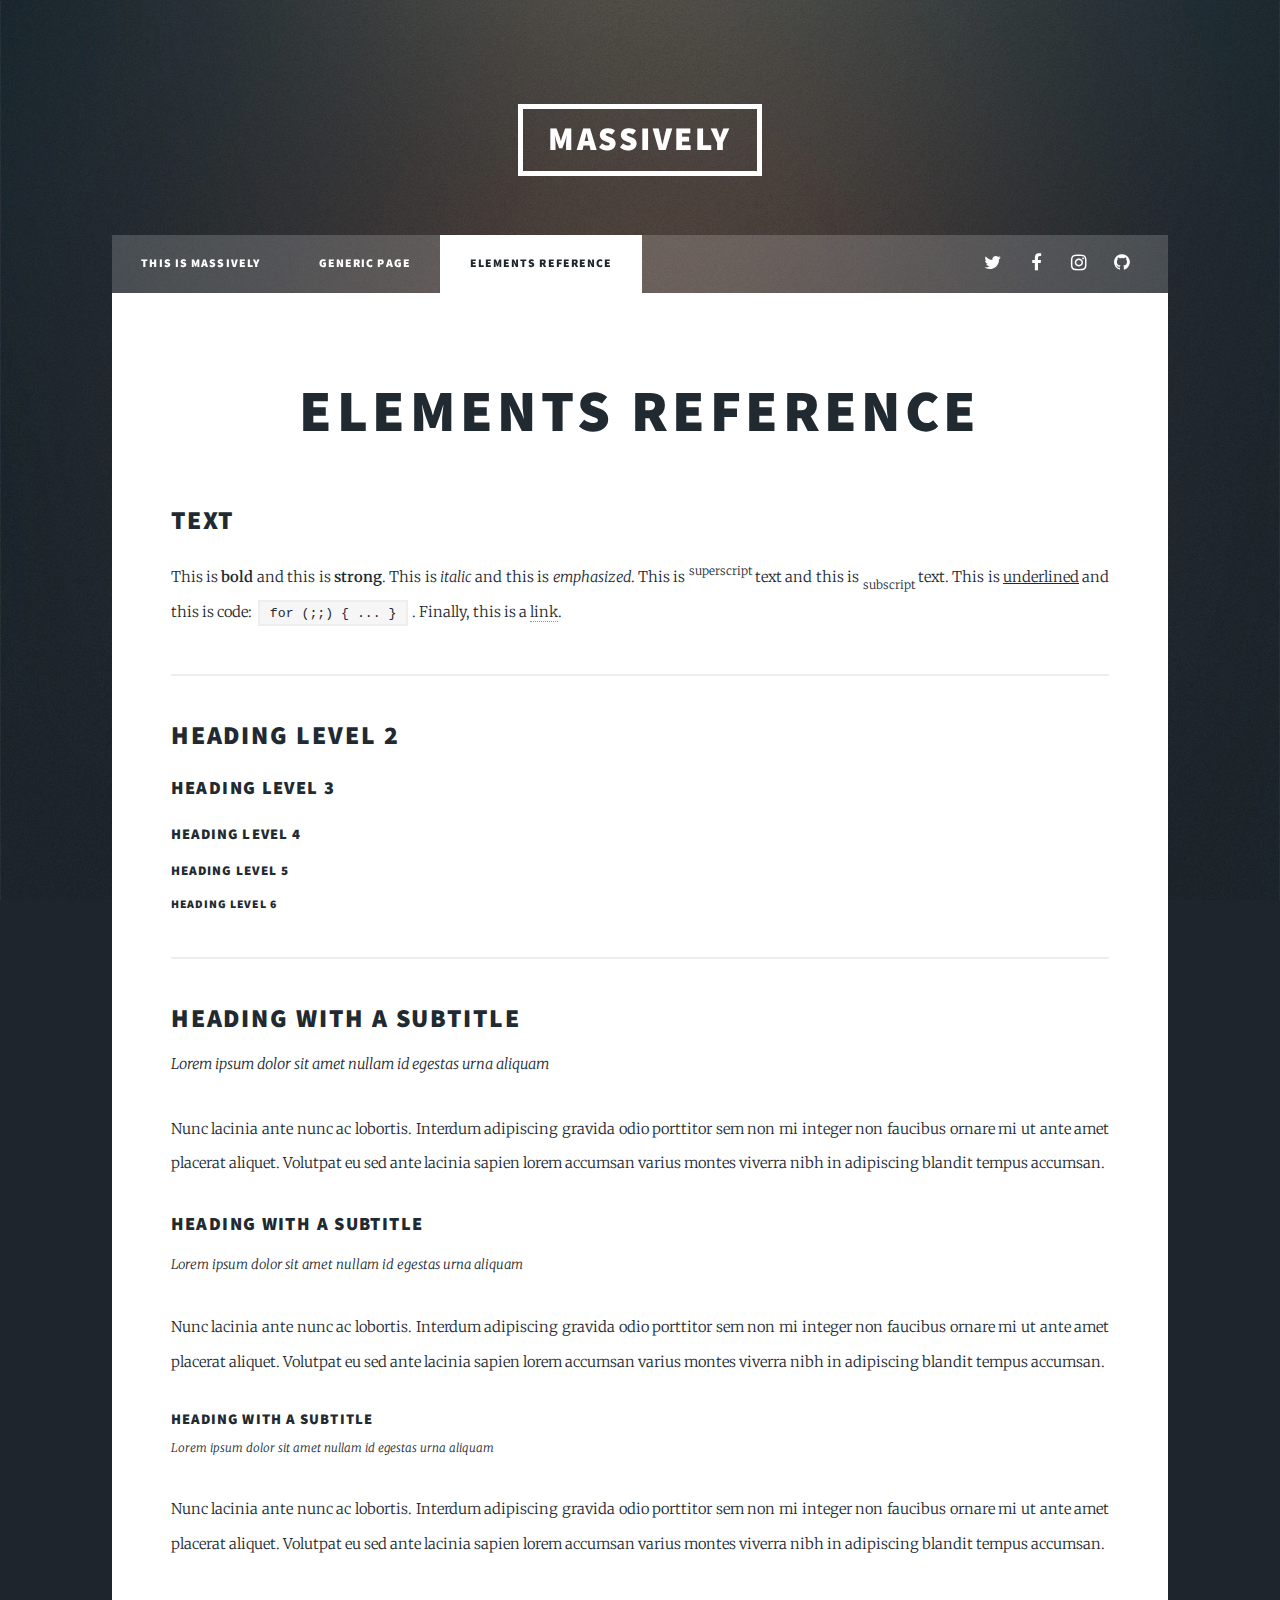
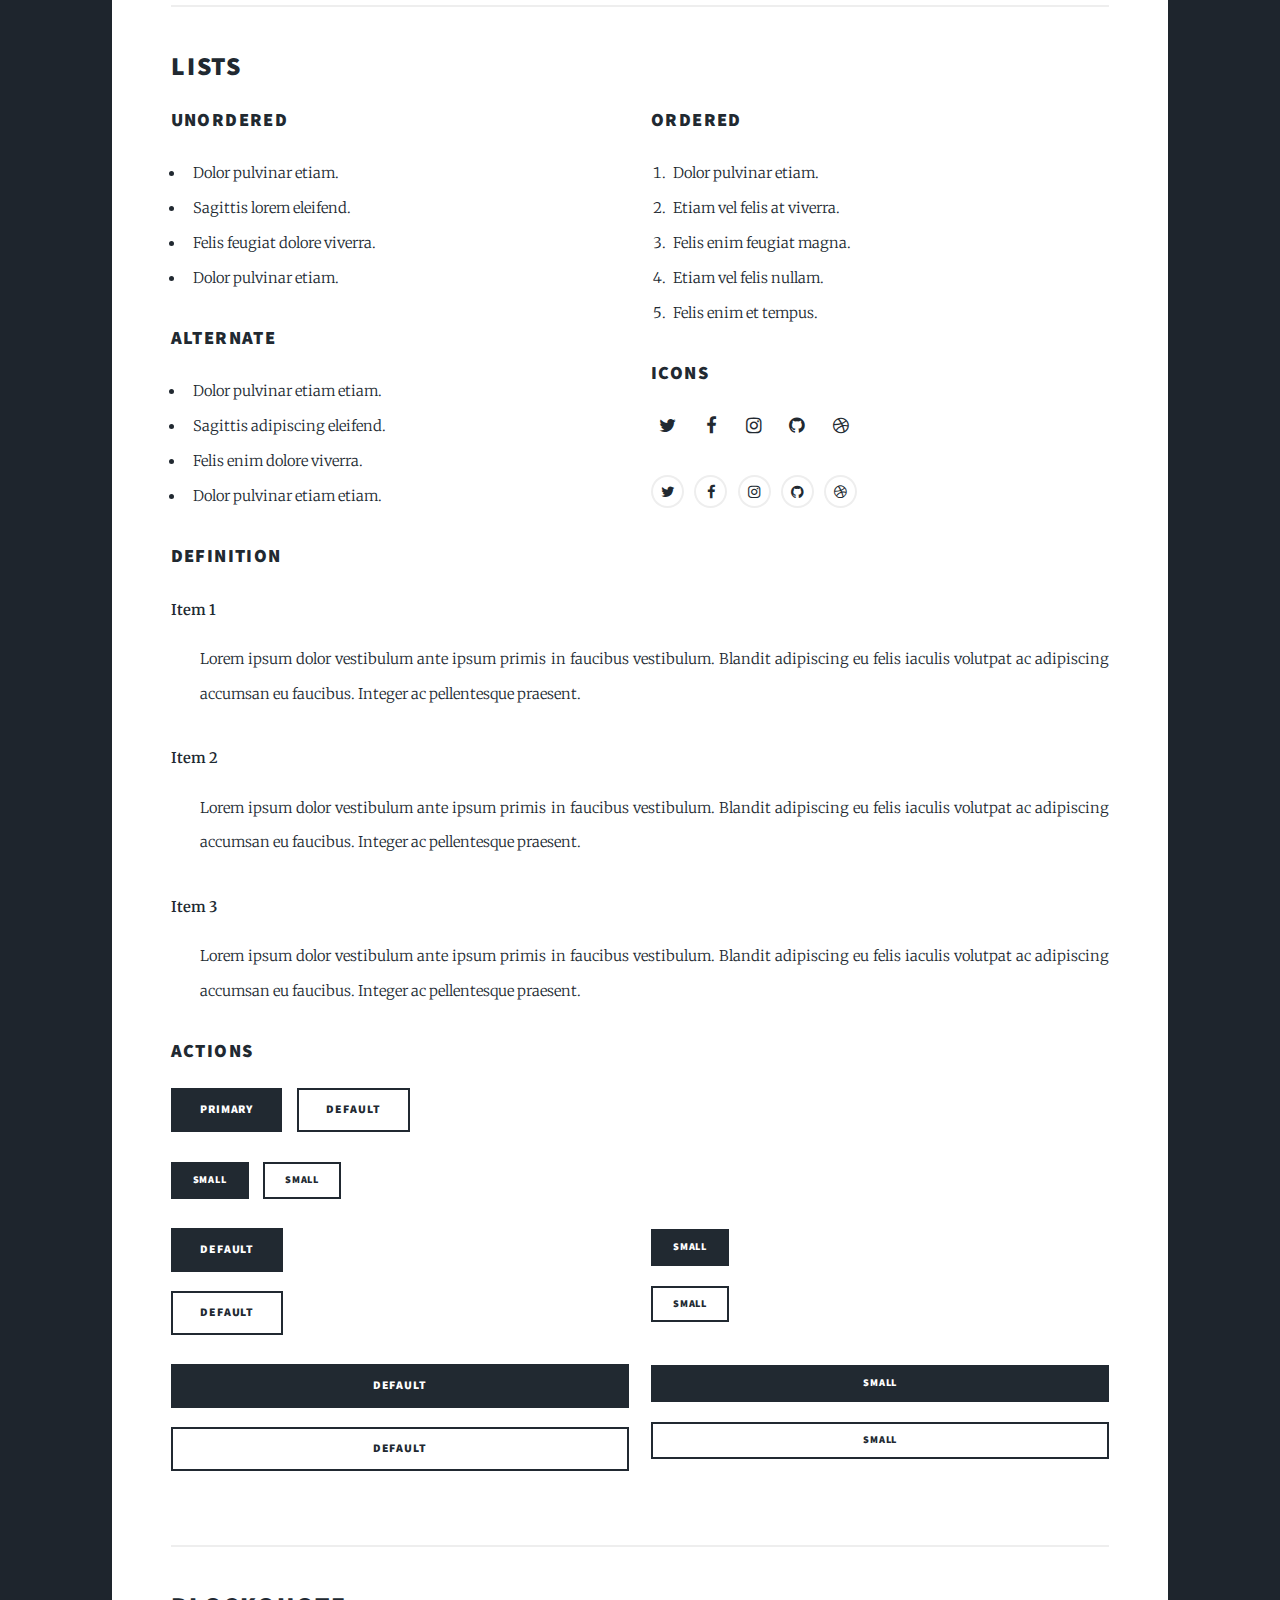
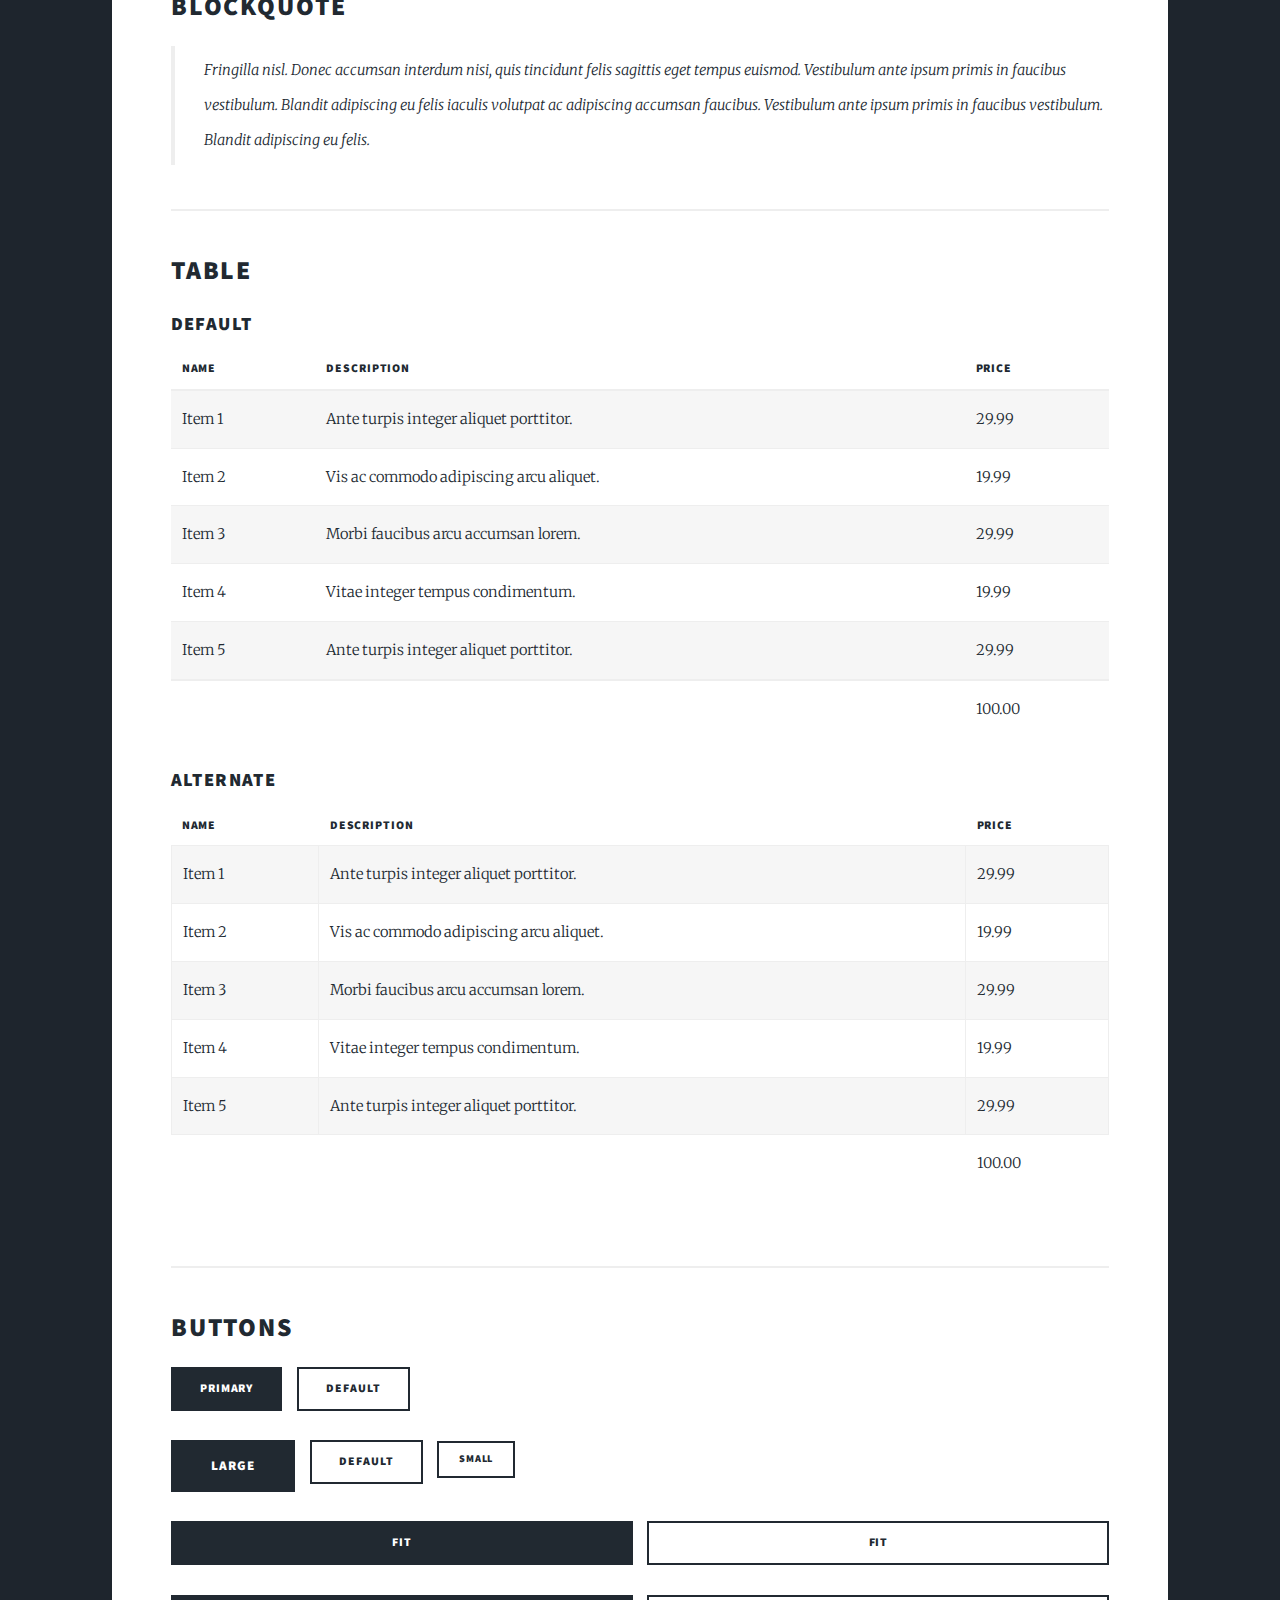
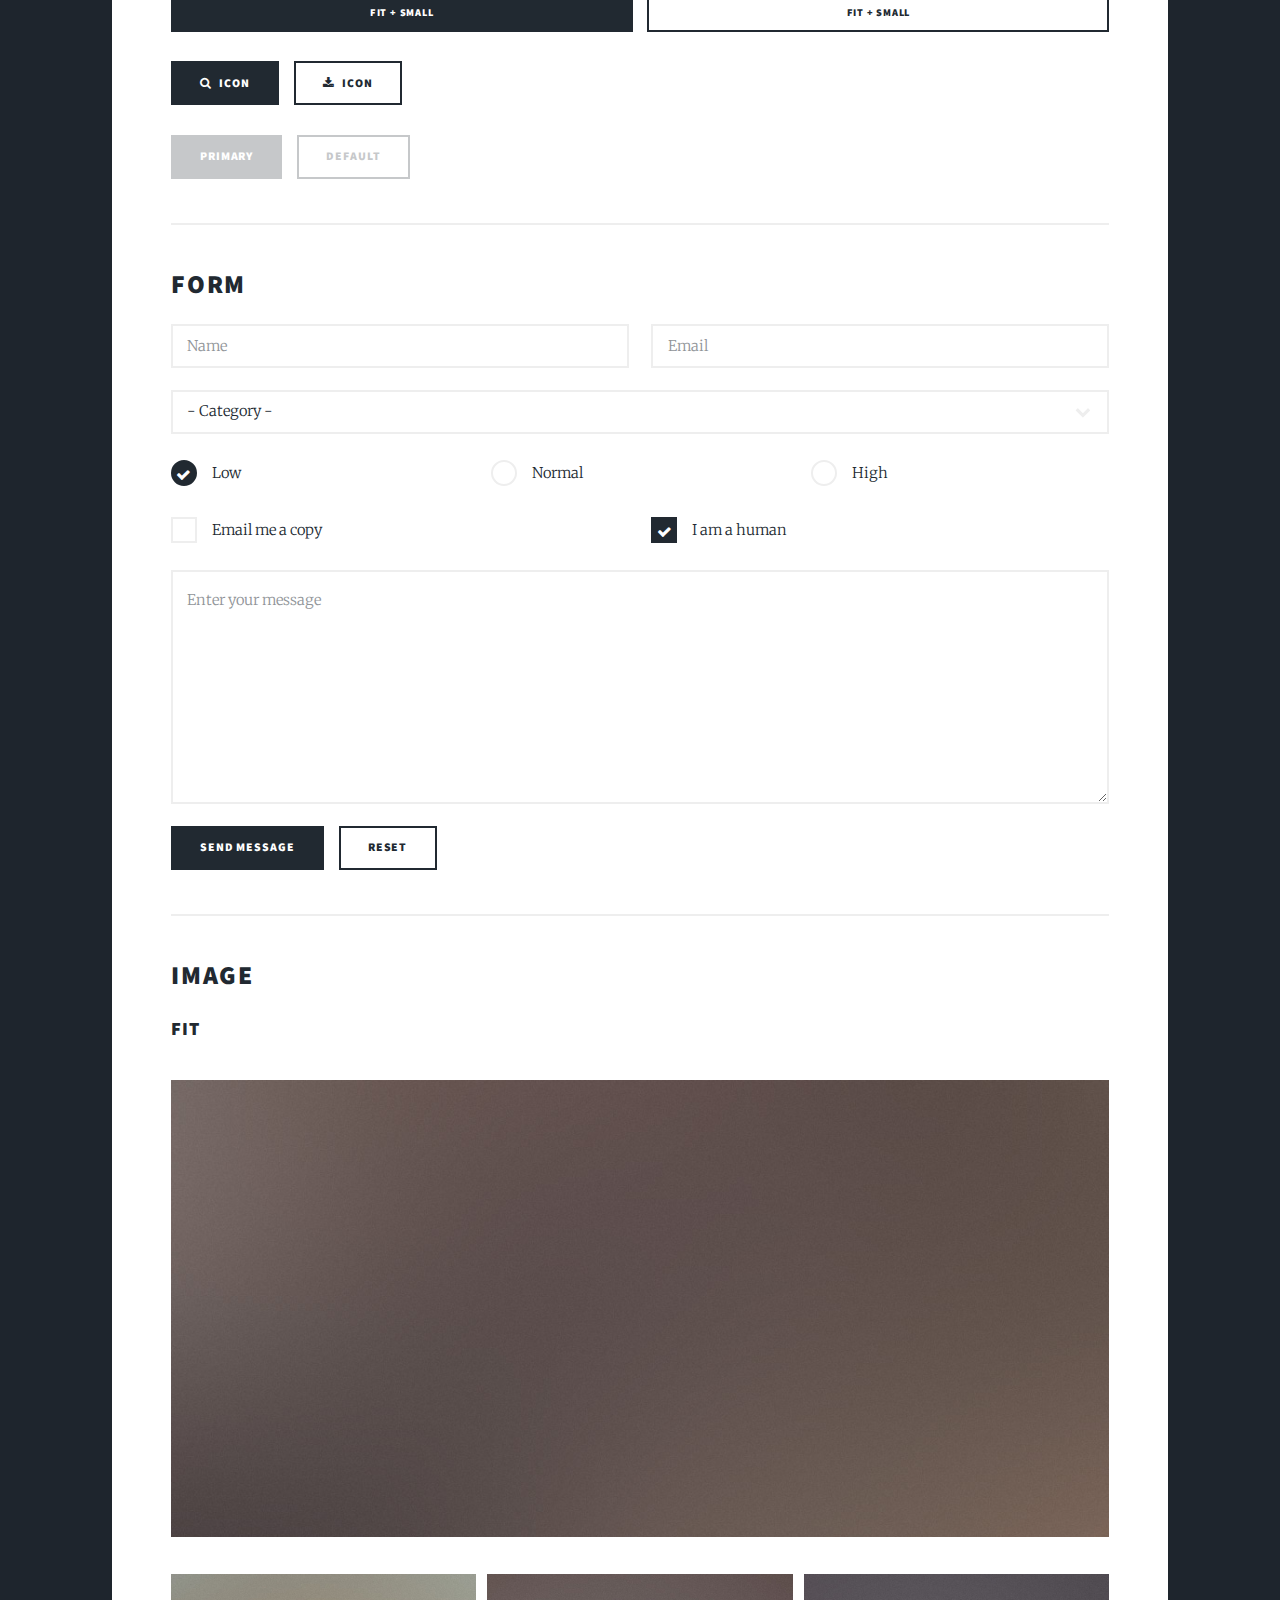
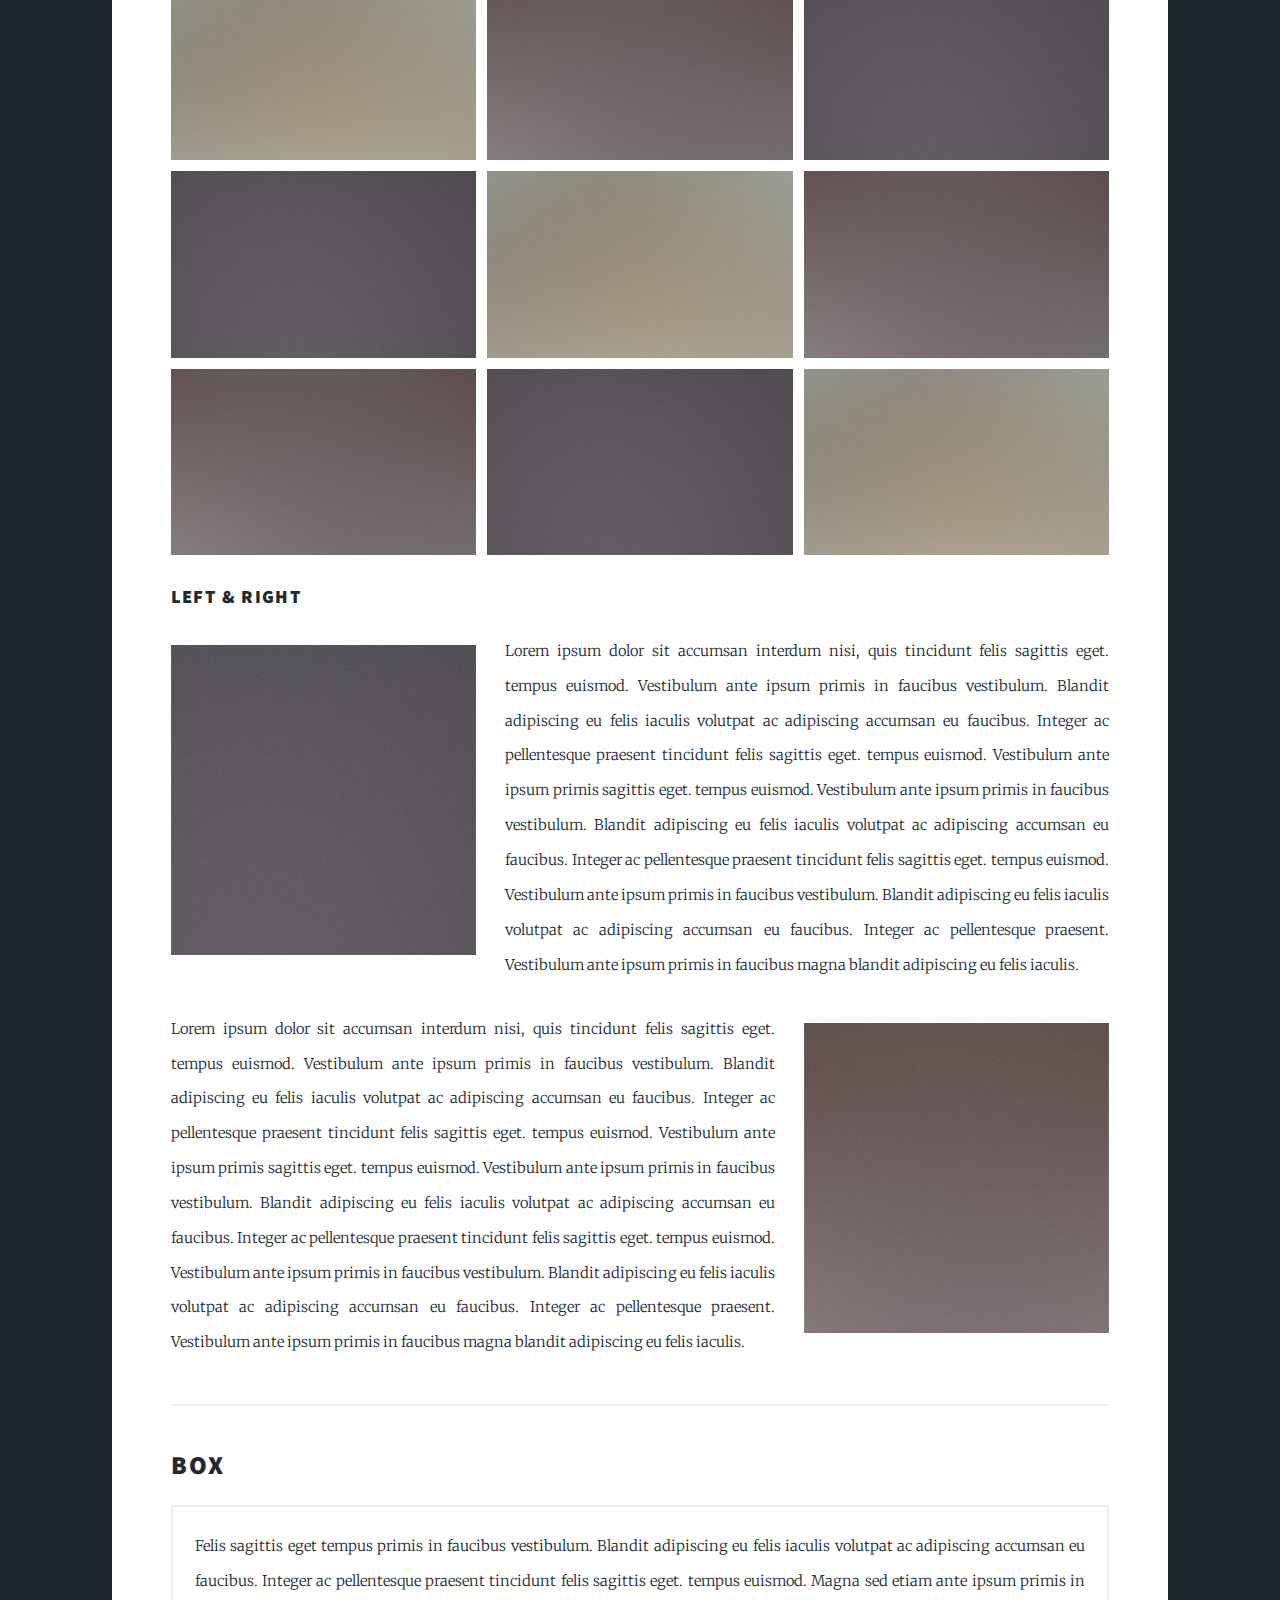
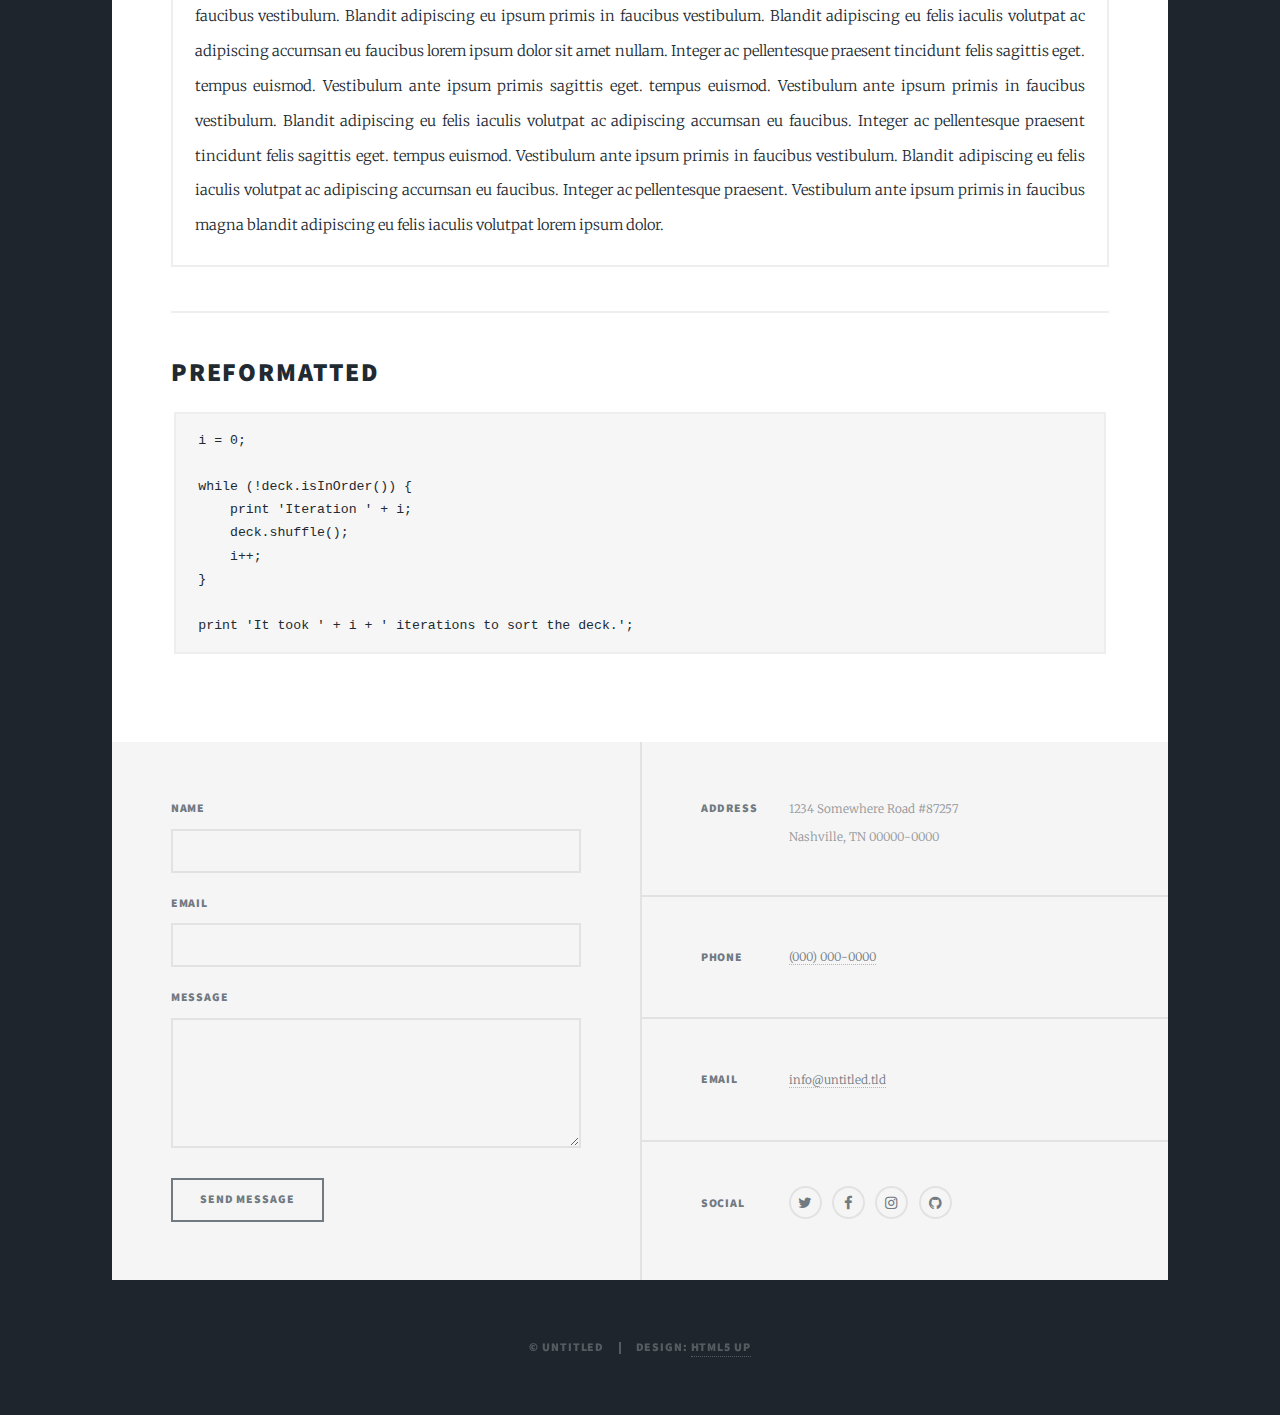
==== commit 2a6d11d1: "added images and stuff" ====
--- a/html5up-massively/elements.html
+++ b/html5up-massively/elements.html
@@ -43,7 +43,7 @@
 						<!-- Post -->
 							<section class="post">
 								<header class="major">
-									<h1>Elements<br />
+									<h1>Elements
 									Reference</h1>
 								</header>
 
--- a/html5up-massively/assets/css/main.css
+++ b/html5up-massively/assets/css/main.css
@@ -3103,9 +3103,9 @@
 			border: solid 2px;
 			display: inline-block;
 			font-family: "Source Sans Pro", Helvetica, sans-serif;
-			font-size: 0.8rem;
+			font-size: 1.5rem;
 			font-weight: 900;
-			height: 3rem;
+			height: 3.6rem;
 			letter-spacing: 0.075em;
 			line-height: calc(3rem - 4px);
 			margin-left: -2px;
@@ -3114,6 +3114,8 @@
 			text-align: center;
 			text-decoration: none;
 			text-transform: uppercase;
+			padding: 2px;
+			width: 400px;
 		}
 
 		.pagination .next, .pagination .previous {
@@ -3149,7 +3151,7 @@
 		@media screen and (max-width: 980px) {
 
 			.pagination a, .pagination span {
-				font-size: 0.9rem;
+				font-size: 1.3rem;
 			}
 
 		}
